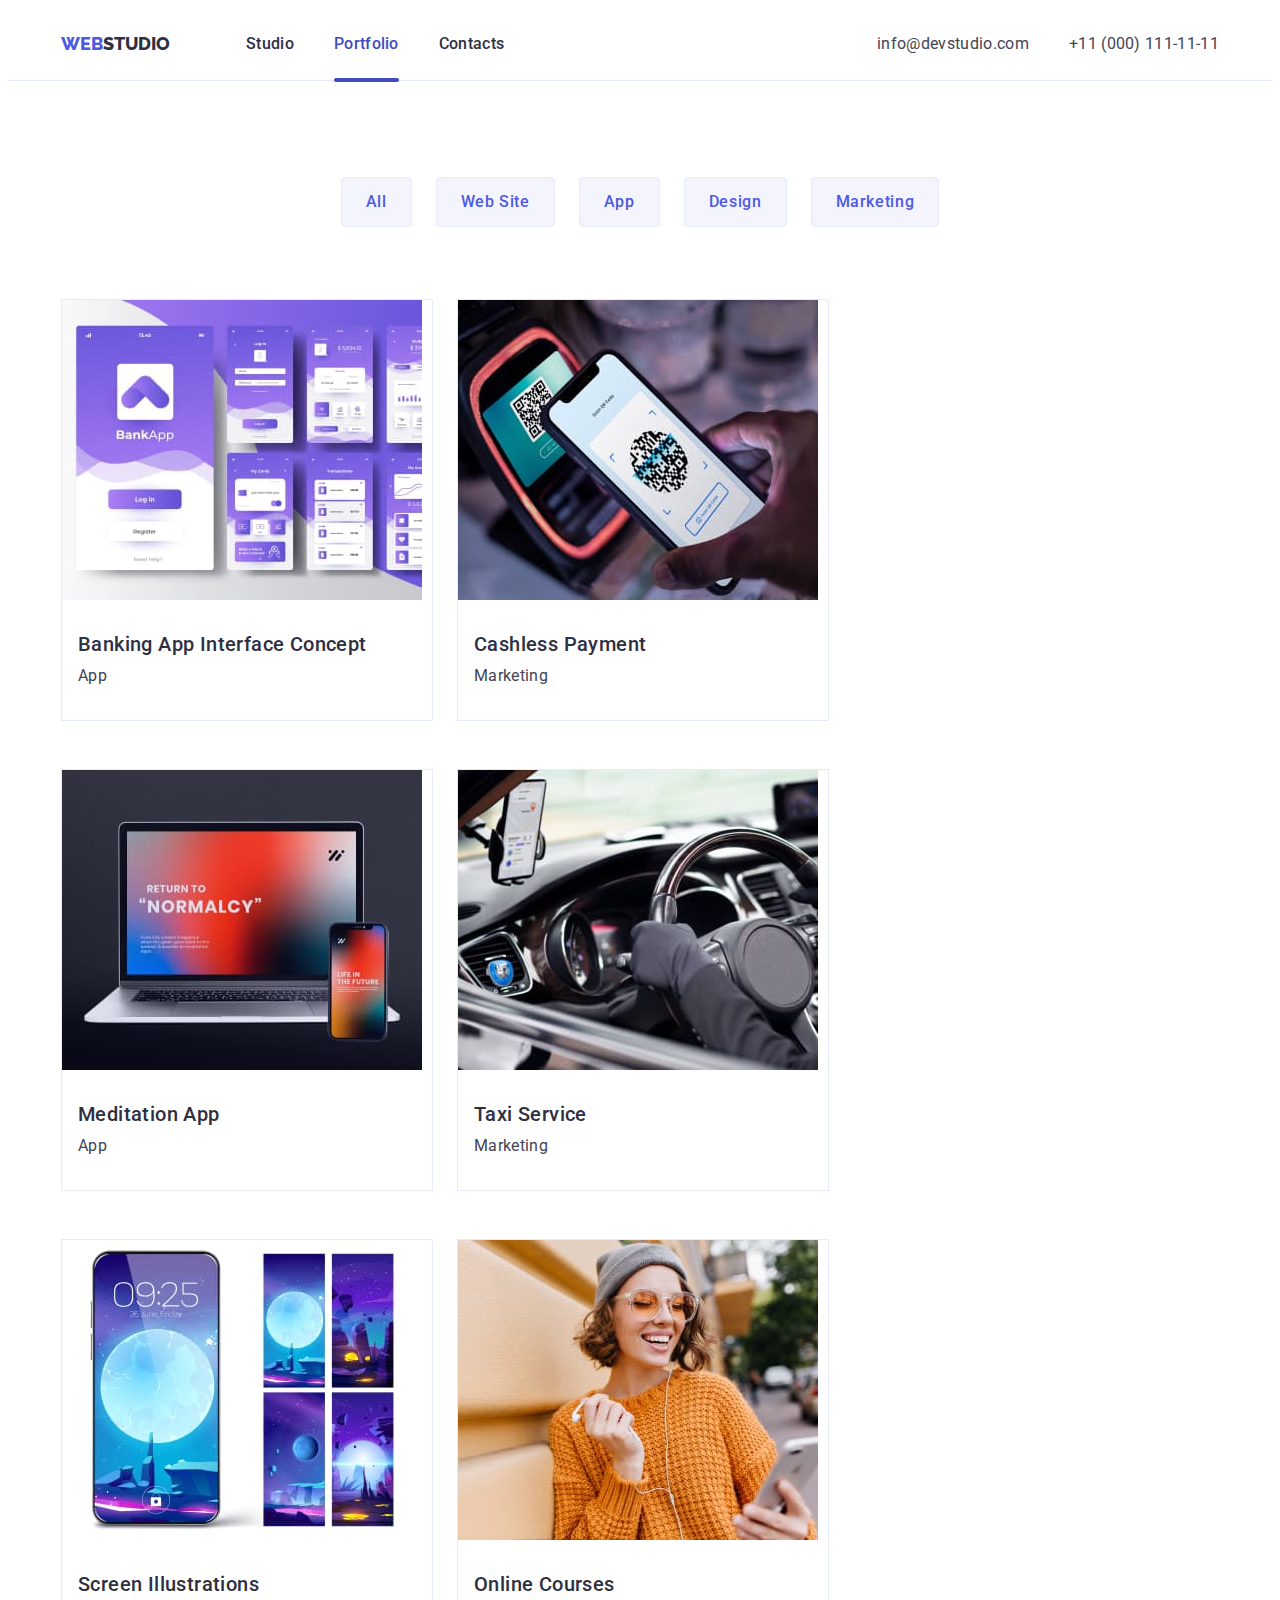
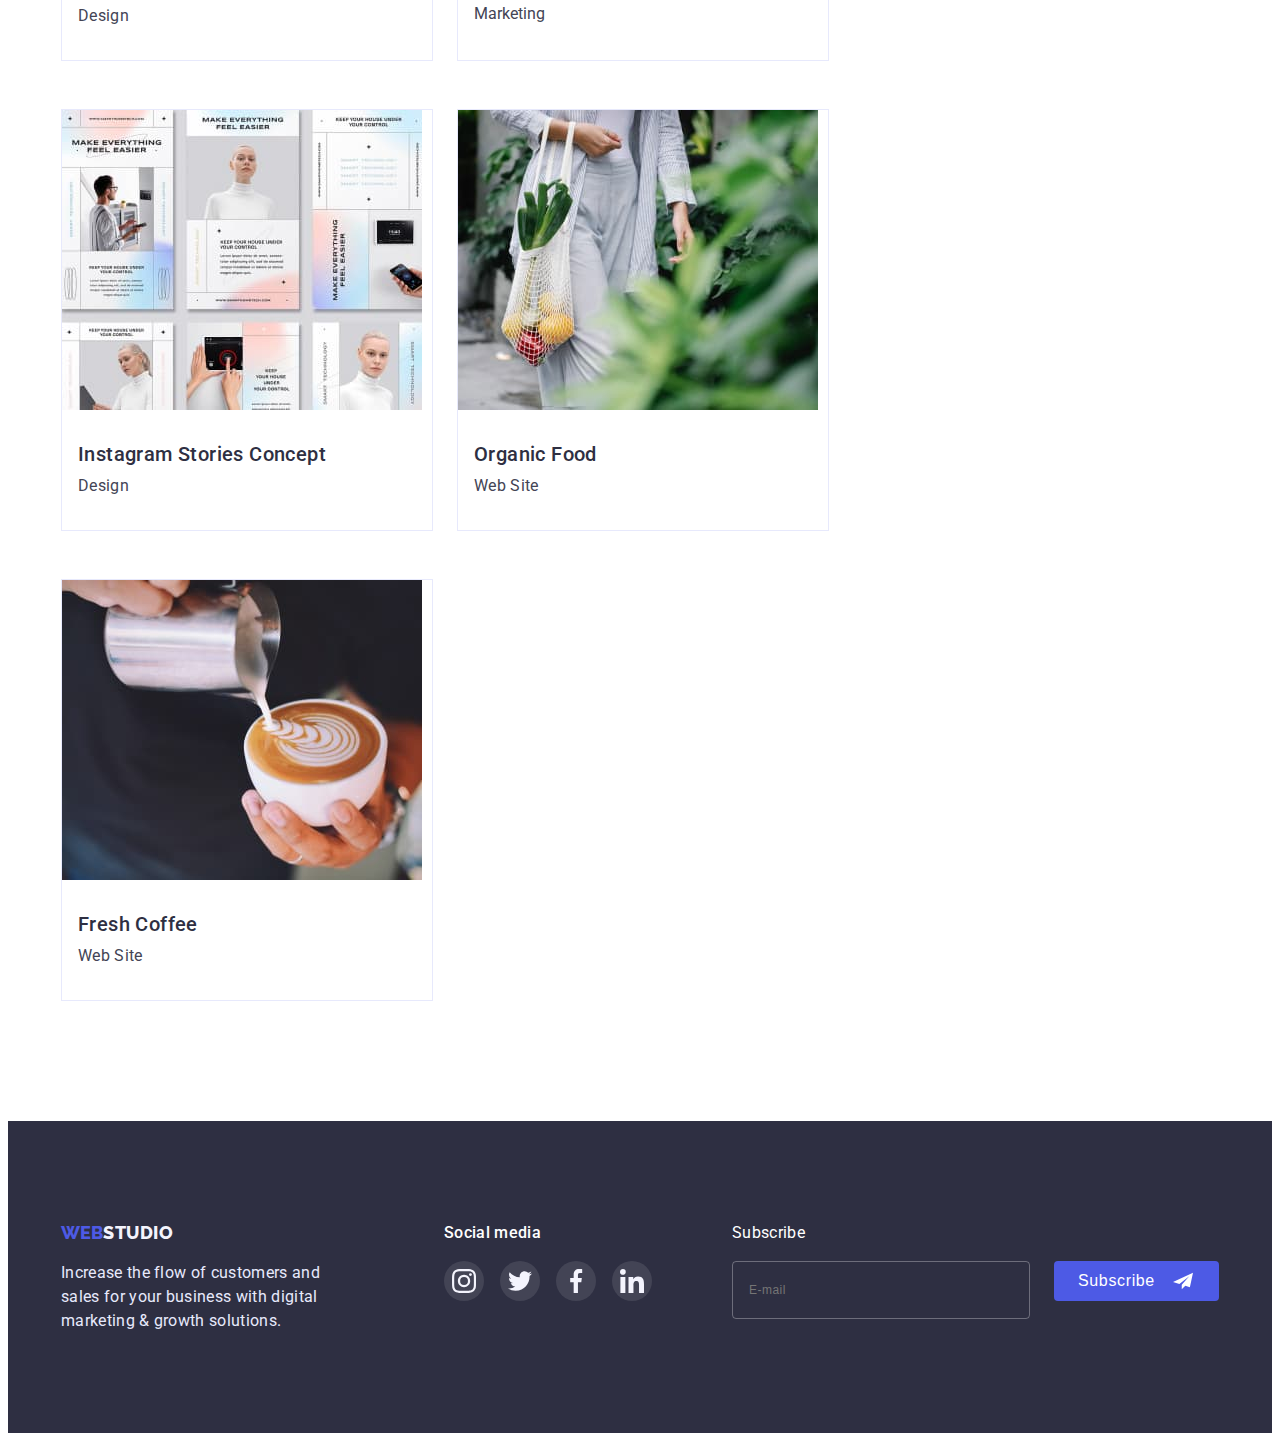
==== portfolio.html @ 385cf896 "Start hw7" ====
<!DOCTYPE html>
<html lang="en">
  <head>
    <meta charset="UTF-8" />
    <meta http-equiv="X-UA-Compatible" content="IE=edge" />
    <meta name="viewport" content="width=device-width, initial-scale=1.0" />
    <title>Portfolio</title>
    <link rel="preconnect" href="https://fonts.googleapis.com" />
    <link rel="preconnect" href="https://fonts.gstatic.com" crossorigin />
    <link
      href="https://fonts.googleapis.com/css2?family=Raleway:wght@800&family=Roboto:wght@400;500;700;900&display=swap"
      rel="stylesheet"
    />
    <link
      rel="stylesheet"
      href="https://cdnjs.cloudflare.com/ajax/libs/modern-normalize/1.1.0/modern-normalize.min.css"
      integrity="sha512-wpPYUAdjBVSE4KJnH1VR1HeZfpl1ub8YT/NKx4PuQ5NmX2tKuGu6U/JRp5y+Y8XG2tV+wKQpNHVUX03MfMFn9Q=="
      crossorigin="anonymous"
      referrerpolicy="no-referrer"
    />
    <link rel="stylesheet" href="./css/style.css" />
  </head>
  <body>
    <header class="header">
      <div class="container header-container">
        <nav class="header-navigation">
          <!--Logo-->
          <a class="header-logo" href="./index.html"
            >WEB<span class="header-logo-link">STUDIO</span></a
          >
          <!--Navigation-->
          <ul class="header-list">
            <li class="header-item list">
              <a class="header-link link" href="./index.html">Studio</a>
            </li>
            <li class="header-item list">
              <a class="header-link current link" href="./portfolio.html"
                >Portfolio</a
              >
            </li>
            <li class="header-item list">
              <a class="header-link link" href="">Contacts</a>
            </li>
          </ul>
        </nav>
        <address>
          <ul class="header-address list">
            <li>
              <a
                class="header-address-item link"
                href="mailto:info@devstudio.com"
                >info@devstudio.com</a
              >
            </li>
            <li>
              <a class="header-address-item link" href="tel:+110001111111"
                >+11 (000) 111-11-11</a
              >
            </li>
          </ul>
        </address>
      </div>
    </header>

    <main>
      <!--section 1-->
      <section class="filters">
        <div class="container">
          <h1 class="filters-title visually-hidden">Filters</h1>
          <ul class="filters-list list">
            <li class="filter-item">
              <button class="filters-button" type="button">All</button>
            </li>
            <li class="filters-item">
              <button class="filters-button" type="button">Web Site</button>
            </li>
            <li class="filters-item">
              <button class="filters-button" type="button">App</button>
            </li>
            <li class="filters-item">
              <button class="filters-button" type="button">Design</button>
            </li>
            <li class="filters-item">
              <button class="filters-button" type="button">Marketing</button>
            </li>
          </ul>

          <!--Finger-->
          <ul class="finger-list list">
            <li class="finger-item">
              <div class="finger-cover-wrap">
                <img
                  src="./images/bankingapp.jpg"
                  alt="Banking App"
                  width="360"
                  height="300"
                />
                <p class="finger-cover-text">
                  14 Stylish and User-Friendly App Design Concepts · Task
                  Manager App · Calorie Tracker App · Exotic Fruit Ecommerce App
                  · Cloud Storage App
                </p>
              </div>
              <div class="finger-item-wrap">
                <h2 class="finger-subtitle">Banking App Interface Concept</h2>
                <p class="finger-text">App</p>
              </div>
            </li>

            <li class="finger-item">
              <div class="finger-cover-wrap">
                <img
                  src="./images/cashless.jpg"
                  alt="Cashless Payment"
                  width="360"
                  height="300"
                />
                <p class="finger-cover-text">
                  14 Stylish and User-Friendly App Design Concepts · Task
                  Manager App · Calorie Tracker App · Exotic Fruit Ecommerce App
                  · Cloud Storage App
                </p>
              </div>
              <div class="finger-item-wrap">
                <h2 class="finger-subtitle">Cashless Payment</h2>
                <p class="finger-text">Marketing</p>
              </div>
            </li>

            <li class="finger-item">
              <div class="finger-cover-wrap">
                <img
                  src="./images/meditaion.jpg"
                  alt="Meditaion App"
                  width="360"
                  height="300"
                />
                <p class="finger-cover-text">
                  14 Stylish and User-Friendly App Design Concepts · Task
                  Manager App · Calorie Tracker App · Exotic Fruit Ecommerce App
                  · Cloud Storage App
                </p>
              </div>
              <div class="finger-item-wrap">
                <h2 class="finger-subtitle">Meditation App</h2>
                <p class="finger-text">App</p>
              </div>
            </li>

            <li class="finger-item">
              <div class="finger-cover-wrap">
                <img
                  src="./images/taxi.jpg"
                  alt="Taxi"
                  width="360"
                  height="300"
                />
                <p class="finger-cover-text">
                  14 Stylish and User-Friendly App Design Concepts · Task
                  Manager App · Calorie Tracker App · Exotic Fruit Ecommerce App
                  · Cloud Storage App
                </p>
              </div>
              <div class="finger-item-wrap">
                <h2 class="finger-subtitle">Taxi Service</h2>
                <p class="finger-text">Marketing</p>
              </div>
            </li>

            <li class="finger-item">
              <div class="finger-cover-wrap">
                <img
                  src="./images/screen.jpg"
                  alt="Screen Illustrations"
                  width="360"
                  height="300"
                />
                <p class="finger-cover-text">
                  14 Stylish and User-Friendly App Design Concepts · Task
                  Manager App · Calorie Tracker App · Exotic Fruit Ecommerce App
                  · Cloud Storage App
                </p>
              </div>
              <div class="finger-item-wrap">
                <h2 class="finger-subtitle">Screen Illustrations</h2>
                <p class="finger-text">Design</p>
              </div>
            </li>
            <li class="finger-item">
              <div class="finger-cover-wrap">
                <img
                  src="./images/online.jpg"
                  alt="Online Courses"
                  width="360"
                  height="300"
                />
                <p class="finger-cover-text">
                  14 Stylish and User-Friendly App Design Concepts · Task
                  Manager App · Calorie Tracker App · Exotic Fruit Ecommerce App
                  · Cloud Storage App
                </p>
              </div>
              <div class="finger-item-wrap">
                <h2 class="finger-subtitle">Online Courses</h2>
                <p class="fing24-text">Marketing</p>
              </div>
            </li>

            <li class="finger-item">
              <div class="finger-cover-wrap">
                <img
                  src="./images/instastories.jpg"
                  alt="Instagram Stories Concept"
                  width="360"
                  height="300"
                />
                <p class="finger-cover-text">
                  14 Stylish and User-Friendly App Design Concepts · Task
                  Manager App · Calorie Tracker App · Exotic Fruit Ecommerce App
                  · Cloud Storage App
                </p>
              </div>
              <div class="finger-item-wrap">
                <h2 class="finger-subtitle">Instagram Stories Concept</h2>
                <p class="finger-text">Design</p>
              </div>
            </li>

            <li class="finger-item">
              <div class="finger-cover-wrap">
                <img
                  src="./images/organicfood.jpg"
                  alt="Organic Food"
                  width="360"
                  height="300"
                />
                <p class="finger-cover-text">
                  14 Stylish and User-Friendly App Design Concepts · Task
                  Manager App · Calorie Tracker App · Exotic Fruit Ecommerce App
                  · Cloud Storage App
                </p>
              </div>
              <div class="finger-item-wrap">
                <h2 class="finger-subtitle">Organic Food</h2>
                <p class="finger-text">Web Site</p>
              </div>
            </li>

            <li class="finger-item">
              <div class="finger-cover-wrap">
                <img
                  src="./images/freshcoffee.jpg"
                  alt="Fresh Coffee"
                  width="360"
                  height="300"
                />
                <p class="finger-cover-text">
                  14 Stylish and User-Friendly App Design Concepts · Task
                  Manager App · Calorie Tracker App · Exotic Fruit Ecommerce App
                  · Cloud Storage App
                </p>
              </div>
              <div class="finger-item-wrap">
                <h2 class="finger-subtitle">Fresh Coffee</h2>
                <p class="finger-text">Web Site</p>
              </div>
            </li>
          </ul>
        </div>
      </section>
    </main>
    <footer class="footer">
      <!--Logo-->
      <div class="container footer-container">
        <div class="footer-logo">
          <a class="footer-navigation" href="./index.html"
            >WEB<span class="footer-navigation-link">STUDIO</span></a
          >
          <p class="footer-text">
            Increase the flow of customers and sales for your business with
            digital marketing & growth solutions.
          </p>
        </div>

        <div class="footer-social">
          <h3 class="footer-subtitle">Social media</h3>
          <ul class="footer-soc-list list">
            <li class="footer-soc-item">
              <a class="footer-soc-link link" href>
                <svg class="footer-soc-icon" width="24" height="24">
                  <use href="./images/icons.svg#icon-instagram"></use>
                </svg>
              </a>
            </li>
            <li class="footer-soc-item">
              <a class="footer-soc-link link" href>
                <svg class="footer-soc-icon" width="24" height="24">
                  <use href="./images/icons.svg#icon-twitter"></use>
                </svg>
              </a>
            </li>
            <li class="footer-soc-item">
              <a class="footer-soc-link link" href>
                <svg class="footer-soc-icon" width="24" height="24">
                  <use href="./images/icons.svg#icon-facebook"></use>
                </svg>
              </a>
            </li>
            <li class="footer-soc-item">
              <a class="footer-soc-link link" href>
                <svg class="footer-soc-icon" width="24" height="24">
                  <use href="./images/icons.svg#icon-linkedin"></use>
                </svg>
              </a>
            </li>
          </ul>
        </div>

        <div class="footer-subscribe">
          <p class="subscribe-title">Subscribe</p>
          <form class="subscribe-form">
            <input
              class="subscribe-input"
              type="email"
              name="subscribe-email"
              placeholder="E-mail"
              required
            />
            <button type="submit" class="btn-subscribe">
              Subscribe
              <svg class="subscribe-icon" width="24" height="20">
                <use href="./images/icons.svg#icon-send"></use>
              </svg>
            </button>
          </form>
        </div>
      </div>
    </footer>
  </body>
</html>
---- css/style.css ----
/* основний колір тексту #434455 */
/* вторинний колір тексту #2E2F42 */
/* колір кнопок та Веб IRIS #4D5AE5 */
/* білий #FFFFFF */
/* CLOUD #F4F4FD */
/* CORNFLOWER текст у футері #E7E9FC */
/* акцент ALL #404BBF */
/* основний колір фону #E5E5E5 */
/* вторинний колір фону #FFFFFF */

p,
h1,
h2,
h3,
h4,
h5,
h6 {
    margin: 0;
}

ul {
    margin: 0;
    padding-left: 0;
}

img {
display: block;
}

/* BODY */

body {
    font-family: 'Roboto', sans-serif;
    color: #434455;
    background-color: #fff;
}

.container {
    width: 100%;
    max-width: 1158px;
    padding: 0 15px;
    margin: 0 auto;
    /* outline: 2px solid brown; */
}

.list {
    list-style: none;
}

.link {
    text-decoration: none;
}

:root {
    --hero-title-color: #ffffff;
    --main-color-title: #2E2F42;
    --main-color-subtitle: #2E2F42;
    --main-color-text: #434455;
    --active-color: #404BBF;
    --accent-color: #4D5AE5;
}

.visually-hidden {
    position: absolute;
    white-space: nowrap;
    width: 1px;
    height: 1px;
    overflow: hidden;
    border: 0;
    padding: 0;
    clip: rect(0 0 0 0);
    clip-path: inset(50%);
    margin: -1px;
}
/* ----------------------------- HEADER ------------------------- */

.header {
    background-color: #fff;
    padding-top: 24px;
    padding-bottom: 24px;
    border-bottom: 1px solid #E7E9FC;
}
.header-container {
    display: flex;
    align-items: center;
}

.header-navigation {
    display: flex;
    margin-right: auto;
}
/* logo */
.header-logo {
        font-family: 'Raleway', sans-serif;
        font-weight: 800;
        font-size: 18px;
        line-height: 1.33;
        color: var(--accent-color, #4D5AE5);
        text-decoration: none;
        }

.header-logo-link {
        font-family: 'Raleway', sans-serif;
        font-weight: 800;
        font-size: 18px;
        line-height: 1.33;
        color: #2E2F42;
        margin-right: 76px;
        }

.header-list{
    display: flex;
    gap: 40px;
}

/* .header-item {} */

.header-link {
    font-weight: 500;
    font-size: 16px;
    line-height: 1.5;
    letter-spacing: 0.02em;
    color: #2E2F42;
    position: relative;
    transition-property: color;
    transition-duration: 250ms;
    transition-timing-function: cubic-bezier(0.4, 0, 0.2, 1);
}

.header-link:is(:hover, :focus) {
color: #404BBF;
}

.header-link.current {
    color: var(--active-color);
}

.header-link.current::after {
content: "";
width: 100%;
height: 4px;
position: absolute;
background: #404BBF;
border-radius: 2px;
top: 44px;
left: 0;
}
   

.header-address {
    font-style: normal;
    display: flex;
    gap: 40px;
}

.header-address-item {
        font-size: 16px;
        line-height: 1.5;
        letter-spacing: 0.02em;
        color: #434455;
        font-style: normal;
        text-decoration: none;
        transition-property: color;
        transition-duration: 250ms;
        transition-timing-function: cubic-bezier(0.4, 0, 0.2, 1);
}

.header-address-item:is(:hover, :focus) {
    color: #404BBF;
}

/* ----------------------------- STUDIO ------------------------- */

/* ----------------------------- HERO ---------------------------*/

.hero {
    padding-top: 188px;
    padding-bottom: 188px;
    max-width: 1440px;
    background-color: #2E2F42;
    background-image: linear-gradient(
       rgba(46, 47, 66, 0.7), 
       rgba(46, 47, 66, 0.7)
       ), url(../images/hero-bg.jpg);
    background-repeat: no-repeat;
    background-position:center;
    background-size: cover;
    margin: 0 auto;
}

.hero-title {
    font-size: 56px;
    line-height: 1.07;
    letter-spacing: 0.02em;
    color: var(--hero-title-color, #FFFFFF);
    max-width: 524px;
    text-align: center;
    display: block;
    margin: 0 auto 48px;
    } 

.hero-button {
    min-width: 169px;
    height: 56px;
    font-family: inherit;
    font-weight: 500;
    font-size: 16px;
    line-height: 1.5;
    letter-spacing: 0.04em;
    color: #FFFFFF;
    background-color: var(--accent-color, #4D5AE5);
    border-color: #4D5AE5;
    border-radius: 4px;   
    display: block;
    margin: 0 auto;
    transition-property: background-color, cursor;
    transition-duration: 5s;
    transition-timing-function: cubic-bezier(0.4, 0, 0.2, 1);
    }

.hero-button:is(:hover, :focus) {
    background-color: #404BBF;
    cursor: pointer;
   }

.backdrop {
    position: fixed;
    top: 0;
    left: 0;
    width: 100%;
    height: 100%;
    background-color: rgba(46, 47, 66, 0.4);
    transition: opacity 300ms linear, visibility 300ms linear;
}

.backdrop.is-hidden {
    opacity: 0;
    visibility: hidden;
    pointer-events: none;
}

.modal {
    position: absolute;
    top: 50%;
    left: 50%;
    transform: translate(-50%, -50%) scale(1);
    width: 408px;
    min-height: 576px;
    padding: 24px;
    background: #FCFCFC;
    box-shadow: 0px 1px 1px rgba(0, 0, 0, 0.14), 0px 1px 3px rgba(0, 0, 0, 0.12), 0px 2px 1px rgba(0, 0, 0, 0.2);
    border-radius: 4px;
    transition: transform 300ms linear;
}
.backdrop.is-hidden .modal {
    transform: translate(-50%, -50%) scaleX(0);
}

.backdrop-close {
    display: flex;
    width: 24px;
    height: 24px;
    background: #E7E9FC;
    border: 1px solid rgba(0, 0, 0, 0.1);
    border-radius: 50%;
    justify-content: center;
    align-items: center;
    margin-left: auto;
    margin-bottom: 32px;
    padding: 0;
    transition-property: background, fill;
    transition-duration: 250ms;
    transition-timing-function: cubic-bezier(0.4, 0, 0.2, 1);
 }

  .backdrop-close:is(:hover, :focus) {
    background: #404BBF;
    fill: #fff;
 }

 .modal-title {
    font-weight: 500;
    font-size: 16px;
    line-height: 1.5;
    text-align: center;
    letter-spacing: 0.02em;
    color: var(--main-color-title);
    margin-bottom: 16px;
 }

 .modal-field{
    margin-bottom: 8px;
 }
 .input-wrap{
    position: relative;
}
.modal-input{
    width: 360px;
    height: 40px;
    font-size: 12px;
    line-height: 1.17;
    letter-spacing: 0.04em;
    color: rgba(117, 117, 117, 0.5);
    border: 1px solid rgba(33, 33, 33, 0.2);
    border-radius: 4px;
    background: transparent;
    padding-left: 50px;
    outline: transparent;
    transition-property: border-color;
    transition-duration: 250ms;
    transition-timing-function: cubic-bezier(0.4, 0, 0.2, 1);
    margin-top: 4px;
}

.modal-input:focus{
    border-color:var(--accent-color)
}

.modal-input:focus + .modal-icon{
    fill: var(--accent-color)
}

.modal-icon {
    position: absolute;
    left: 19px;
    top: 50%;
    transform: translatey(-50%);
    transition-property: fill;
    transition-duration: 250ms;
    transition-timing-function: cubic-bezier(0.4, 0, 0.2, 1);
}

.modal-note{
    width: 100%;
    height: 120px;
    border: 1px solid rgba(33, 33, 33, 0.2);
    border-radius: 4px;
    background: transparent;
    font-size: 12px;
    line-height: 1.17;
    letter-spacing: 0.04em;
    color: rgba(117, 117, 117, 0.5);
    padding: 8px 16px;
    resize: none;
    outline: transparent;
    transition-property: border-color;
    transition-duration: 250ms;
    transition-timing-function: cubic-bezier(0.4, 0, 0.2, 1);
    }

.modal-note:focus{
    border-color:var(--accent-color)
}

.input-text{
    font-size: 12px;
    line-height: 1.17;
    letter-spacing: 0.04em;
    color: #8E8F99;
  }

/* .terms-confirm{
} */

.check-text{
    font-size: 12px;
    line-height: 1.17;
    letter-spacing: 0.04em;
    color: #757575;
    display: flex;
    align-items: center;
    justify-content: center;
        }

.check-text span{
    width: 16px;
    height: 16px;
    border: 1.25px solid #2E2F42;
    border-radius: 2px;
    margin-right: 8px;
    display: flex;
    align-items: center;
    justify-content: center;
    fill: transparent;
    }

.input-check:checked + .check-text span{
    background-color: var(--active-color);
    border: none;
    fill: #F4F4FD;
}

.policy-link{
    font-size: 12px;
    line-height: 1.33;
    letter-spacing: 0.04em;
    text-decoration: none;
    text-decoration-line: underline;
    color: #4D5AE5;
    padding-left: 4px;
   }

.btn-send{
    min-width: 169px;
    height: 56px;
    font-family: inherit;
    font-size: 16px;
    line-height: 1.5;
    letter-spacing: 0.04em;
    color: #FFFFFF;
    background-color: var(--accent-color, #4D5AE5);
    border-color: #4D5AE5;
    border-radius: 4px;   
    display: block;
    margin: 0 auto;
    margin-top: 24px;
    align-items: center;
    justify-content: center;
    transition-property: cursor;
    transition-duration: 250ms;
    transition-timing-function: cubic-bezier(0.4, 0, 0.2, 1);
    outline: none;
        }

.btn-send:is(:hover, :focus) {
    cursor: pointer;
}
  /* -----------------------------Section VALUES - 2 ----------------------------- */

.values {
    padding-top: 120px;
    padding-bottom: 120px;
    margin: 0 auto;
}

/* .values-title {} */

.values-list {
    display: flex;
    gap: 24px;
}

.values-item {
    max-width: 264px;
    height: 112px;
}
.values-block-icon {
display: flex;
width: 100%;
height: 100%;
margin-bottom: 8px;
background: #F4F4FD;
justify-content: center;
align-items: center;
}

/* .values-item-icons {
   } */

.values-subtitle {
    font-weight: 500;
    font-size: 20px;
    line-height: 1.2;
    letter-spacing: 0.02em;
    color: var(--main-color-subtitle, #2E2F42);
    margin-bottom: 8px;
}

.values-text {
    font-size: 16px;
    line-height: 1.5;
    letter-spacing: 0.02em;
    color: var(--main-color-text, #434455);
}
/* ----------------------------- Section DOING - 3 -----------------------------*/

.doing {
    padding-top: 120px;
    padding-bottom: 120px;
    margin: 0 auto;
}

.doing-title {
    font-size: 36px;
    line-height: 1.11;
    letter-spacing: 0.02em;
    color: var(--main-color-title, #2E2F42);
    margin-bottom: 72px;
    text-align: center;
}
    
.doing-list {
    display: flex;
    gap:24px;
    } 

/* .doing-item {} */

/* ----------------------------- Section TEAM - 4 ----------------------------- */

.team {
    background: #F4F4FD;
    padding-top: 120px;
    padding-bottom: 120px;
    margin: 0 auto;
}

.team-title {
    font-size: 36px;
    line-height: 1.11;
    letter-spacing: 0.02em;
    color: var(--main-color-title, #2E2F42);
    margin-bottom: 72px;
    text-align: center;
}

.team-list {
    display: flex;
    gap: 24px;
        }

.team-item {
    width: calc((100% - 72px) / 4);
    background: #FFFFFF;
    box-shadow: 0px 1px 6px rgba(46, 47, 66, 0.08), 0px 1px 1px rgba(46, 47, 66, 0.16), 0px 2px 1px rgba(46, 47, 66, 0.08);
    border-radius: 0px 0px 4px 4px;
}

.team-item-wrap {
    padding-top: 32px;
    padding-bottom: 32px;
    text-align: center;
 }

 .team-subtitle {
    font-weight: 500;
    font-size: 20px;
    line-height: 1.2;
    letter-spacing: 0.02em;
    color: var(--main-color-subtitle, #2E2F42);
    margin-bottom: 8px;
}

.team-text {
    font-size: 16px;
    line-height: 1.5;
    letter-spacing: 0.02em;
    color: var(--main-color-text, #434455);
    margin-bottom: 8px;
}

.team-soc-list {
    display: flex;
    justify-content: center;
    gap: 24px;
}

.team-soc-item {
    width: 40px;
    height: 40px;
}

.team-soc-link {
    display: flex ;
    width: 100%;
    height: 100%;
    border-radius: 50%;
    justify-content: center;
    align-items: center;
    background-color:var(--accent-color);
    transition-property: background-color;
    transition-duration: 250ms;
    transition-timing-function: cubic-bezier(0.4, 0, 0.2, 1);
}

.team-soc-icon { 
    fill: #F4F4FD;
}

.team-soc-link:is(:hover, :focus) {
  background-color:var(--active-color); 
}



/* ----------------------------- CUSTOMERS -------------------------- */

.customers {
    padding-top: 130px;
    padding-bottom: 120px;
    background: #fff;
    margin: 0 auto;
}

.customers-title {
    font-size: 36px;
    line-height: 1.11;
    text-align: center;
    letter-spacing: 0.02em;
    color: #2E2F42; 
    margin-bottom: 72px;
}
.customers-list {
    display: flex;
    gap: 24px;
}
.customers-item {
    width: calc((100% - 120px) / 6);
    height: 88px;
    
}
.customers-link {
    width: 100%;
    height: 100%;
    border: 1px solid #8E8F99;
    border-radius: 5px;
    display: flex;
    align-items: center;
    justify-content: center;
    color: #8E8F99;
    transition-property: border-color, color;
    transition-duration: 250ms;
    transition-timing-function: cubic-bezier(0.4, 0, 0.2, 1);
}

.customers-icon {
    fill: currentColor;
}

.customers-link:is(:hover, :focus) {
  border-color: var(--active-color);
  color: var(--active-color);
}

/* ----------------------------- FOOTER ----------------------------- */

.footer {
    background-color: #2E2F42;
    padding-top: 100px;
    padding-bottom: 100px;
    margin: 0 auto;
}

.footer-container {
    display: flex;
}
.footer-logo {
margin-right: 120px;
}

.footer-list {
    margin-right: 120px;
}
.footer-navigation {
    font-family: 'Raleway', sans-serif;
    font-weight: 800;
    font-size: 18px;
    line-height: 1.33;
    color: var(--accent-color, #4D5AE5);
    text-decoration: none;
       }

.footer-navigation-link {
    font-family: 'Raleway', sans-serif;
    font-weight: 800;
    font-size: 18px;
    line-height: 1.17;
    letter-spacing: 0.03em;
    color: #F4F4FD;
       }

.footer-text {
    font-size: 16px;
    line-height: 1.5;
    letter-spacing: 0.02em;
    color: #E7E9FC; 
    max-width: 264px;
    margin-top: 16px;
}

.footer-social {
display: block;
}
.footer-subtitle {
    font-weight: 500;
    font-size: 16px;
    line-height: 1.5;
    letter-spacing: 0.02em;
    color: #FFFFFF;
    margin-bottom: 16px;
}

.footer-soc-list {
    display: flex;
    justify-content: center;
    gap: 16px;
}

.footer-soc-item {
    width: 40px;
    height: 40px;
}

.footer-soc-link {
    display: flex ;
    width: 100%;
    height: 100%;
    border-radius: 50%;
    justify-content: center;
    align-items: center;
    background-color: rgba(255, 255, 255, 0.1);
    transition-property: background-color;
    transition-duration: 250ms;
    transition-timing-function: cubic-bezier(0.4, 0, 0.2, 1);
}

.footer-soc-icon {
    fill: #F4F4FD;
}

.footer-soc-link:is(:hover, :focus) {
  background-color:rgba(49, 208, 170, 1); 
}

.footer-subscribe{
   margin-left: 80px;
    }

.subscribe-title{
    font-size: 16px;
    line-height: 1.5;
    letter-spacing: 0.02em;
    color: #FFFFFF;
    margin-bottom: 16px;
}

.subscribe-form{
    display: flex;
    }

.subscribe-input{
    display: flex;
    width: 264px;
    height: 40px;
    border: 1px solid rgba(255, 255, 255, 0.3);
    border-radius: 4px;
    background-color: transparent;
    font-size: 12px;
    line-height: 2;
    align-items: center;
    letter-spacing: 0.04em;
    color: rgba(255, 255, 255, 0.6);
    /* outline: transparent; */
    padding: 8px 16px;
    margin-right: 24px;
   }

/* .subscribe-input:focus{
   outline: none;
} */

.btn-subscribe{
    min-width: 165px;
    height: 40px;
    background: var(--accent-color);
    border: none;
    border-radius: 4px;
    display: flex;
    font-size: 16px;
    line-height: 1.5;
    letter-spacing: 0.04em;
    color: #FFFFFF;
    justify-content: center;
    align-items: center;
    padding-left: 24px;
    gap: 16px;
    transition-property: cursor, background-color;
    transition-duration: 250ms;
    transition-timing-function: cubic-bezier(0.4, 0, 0.2, 1);
      }

.btn-subscribe:is(:hover, :focus) {
    cursor: pointer;
    background-color: var(--active-color);
   
}

.subscribe-icon{
  margin-right: auto;
  fill: #FFFFFF;
   }

/* ----------------------------- PORTFOLIO -----------------------------*/

/* ----------------------------- Section -----------------------------*/

/* ----------------------------- FILTERS -----------------------------*/
.filters {
    padding-top: 96px;
    padding-bottom: 120px;
}

/* .filters-title {} */

.filters-list {
    margin-bottom: 72px;
    /* border: 1px solid orange; */
    display: flex;
    gap: 24px;
    justify-content: center;
    }

/* .filters-item {} */

.filters-button {
    background: #F4F4FD;
    font-family: inherit;
    font-weight: 500;
    font-size: 16px;
    line-height: 1.5;
    letter-spacing: 0.04em;
    color: var(--accent-color, #4D5AE5);
    border: 1px solid #E7E9FC;
    border-radius: 4px;
    padding: 12px 24px;
    transition-property: background, color, cursor, box-shadow;
    transition-duration: 250ms;
    transition-timing-function: cubic-bezier(0.4, 0, 0.2, 1);
}

.filters-button:is(:hover, :focus) {
    background: #404BBF;
    color: #FFFFFF;
    cursor: pointer;
    box-shadow: 0px 3px 1px rgba(0, 0, 0, 0.1), 0px 2px 1px rgba(0, 0, 0, 0.08), 0px 2px 2px rgba(0, 0, 0, 0.12);
}

/* ----------------------------- FINGERS -----------------------------*/

.finger-list {
    /* border: 1px solid tomato; */
    display: flex;
    flex-wrap: wrap;
    column-gap: 24px;
    row-gap: 48px;
   }

.finger-item {
    position: relative;
    background-color: #fff;
    width: calc((100% - 48px) / 3);
    /* border-right: 1px solid #fce7e7;
    border-bottom: 1px solid #fce7e7;
    border-left: 1px solid #fce7e7; */
    border: 1px solid #E7E9FC;
    transition-property: box-shadow;
    transition-duration: 250ms;
    transition-timing-function: cubic-bezier(0.4, 0, 0.2, 1);
        }

.finger-item:hover {
    box-shadow: 0px 1px 6px rgba(46, 47, 66, 0.08), 0px 1px 1px rgba(46, 47, 66, 0.16), 0px 2px 1px rgba(46, 47, 66, 0.08);
}

.finger-item:hover .finger-cover-text{
    transform: translateY(0);
}

.finger-item-wrap {
    padding-top: 32px;
    padding-bottom: 32px;
    padding-left: 16px;
}

.finger-cover-wrap {
position: relative;
overflow: hidden;
}

.finger-cover-text {
position: absolute;
top: 0;
padding: 40px 32px 64px;
font-size: 16px;
line-height: 1.5;
letter-spacing: 0.02em;
color: #F4F4FD;
background: #4D5AE5;
height: 100%;
transform: translateY(100%);
transition: transform 250ms linear;
}

.finger-subtitle {
    font-weight: 500;
    font-size: 20px;
    line-height: 1.2;
    letter-spacing: 0.02em;
    color: var(--main-color-subtitle, #2E2F42);
    margin-bottom: 8px;
}

.finger-text {
    font-size: 16px;
    line-height: 1.5;
    letter-spacing: 0.02em;
    color: var(--main-color-text, #434455);
}
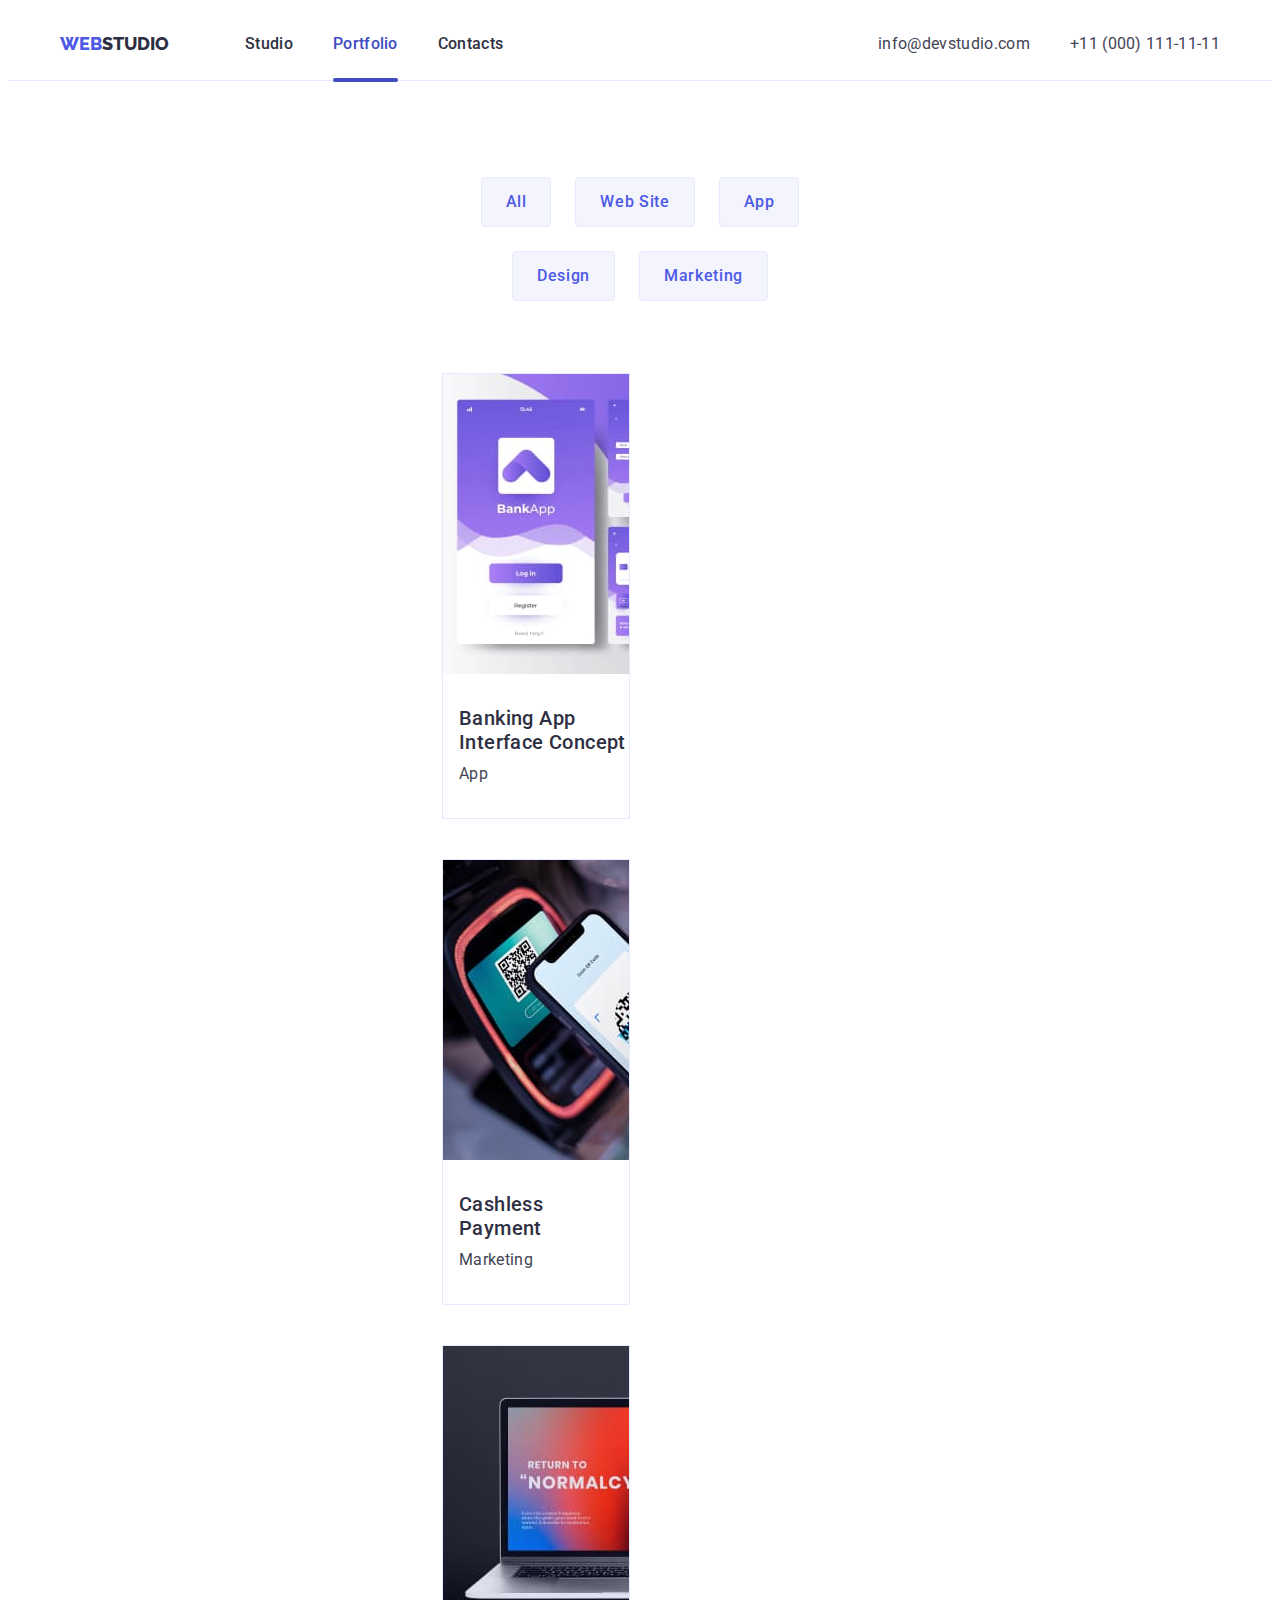
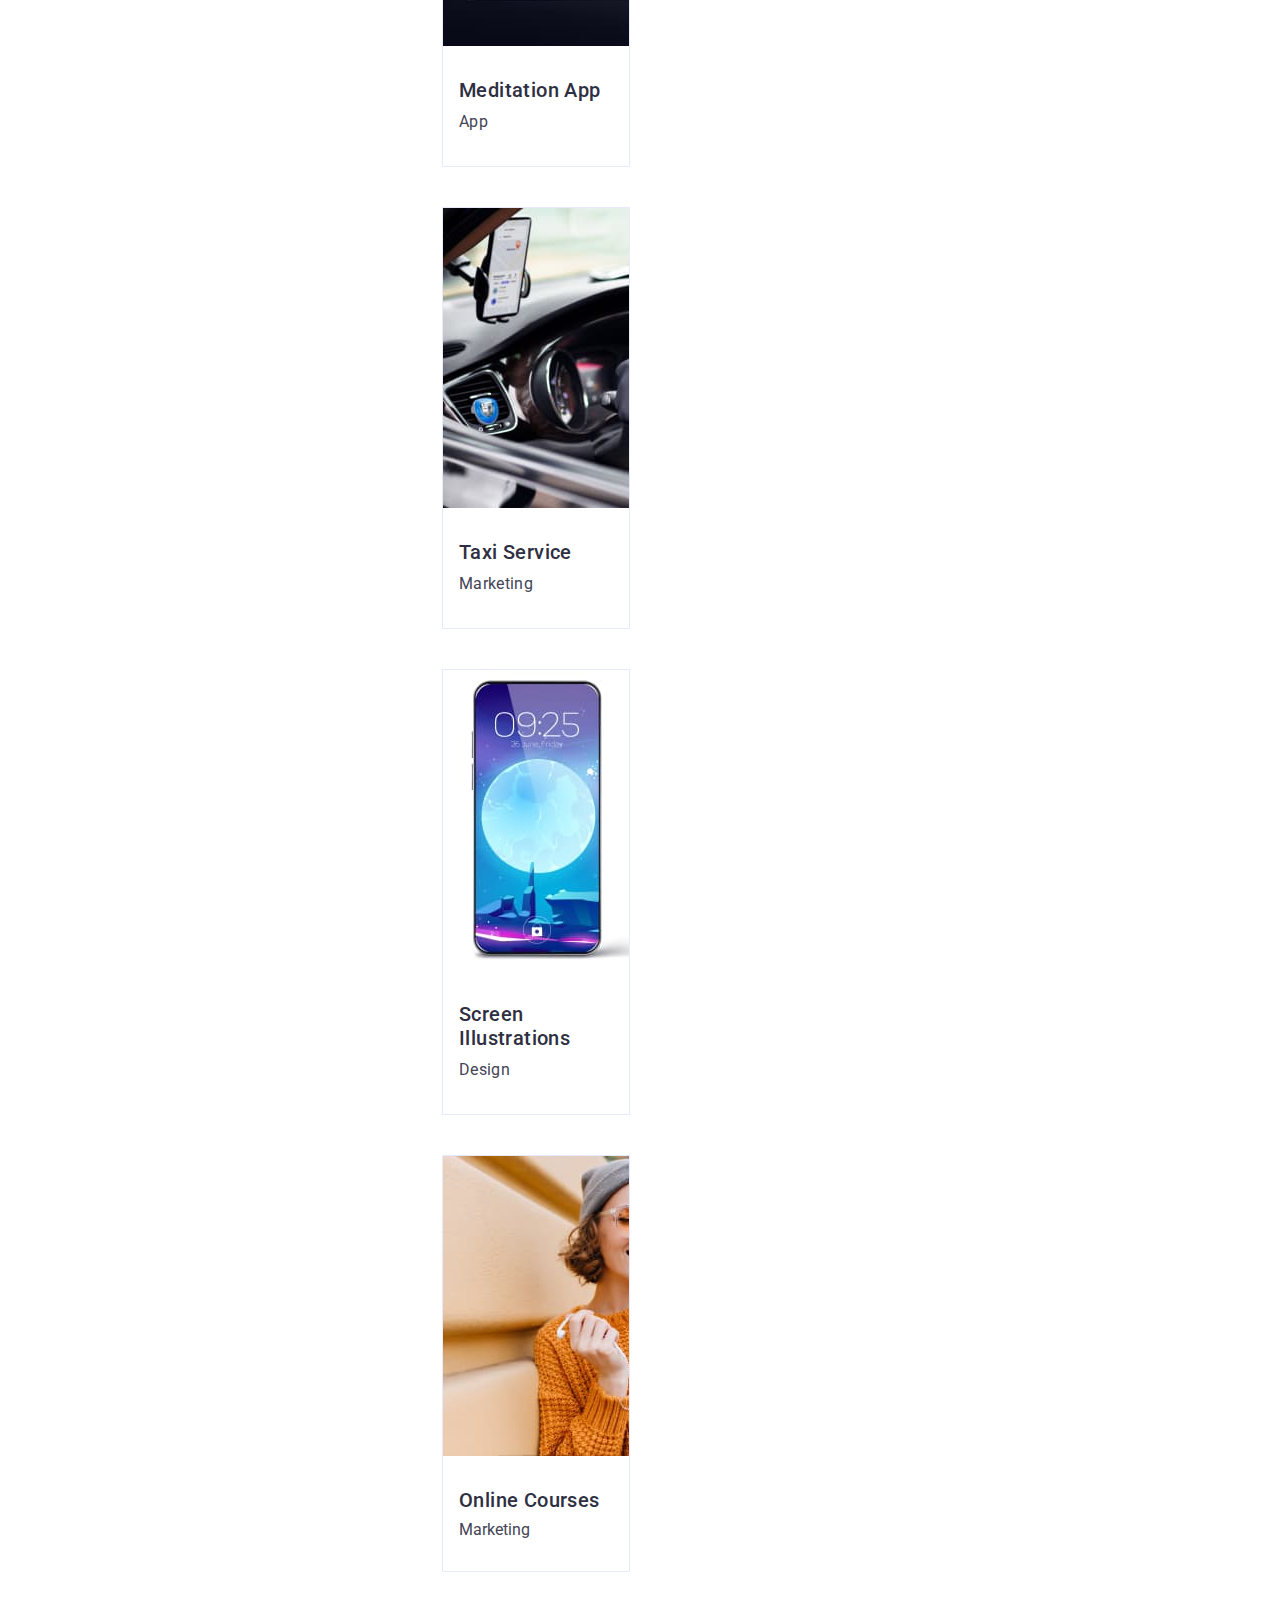
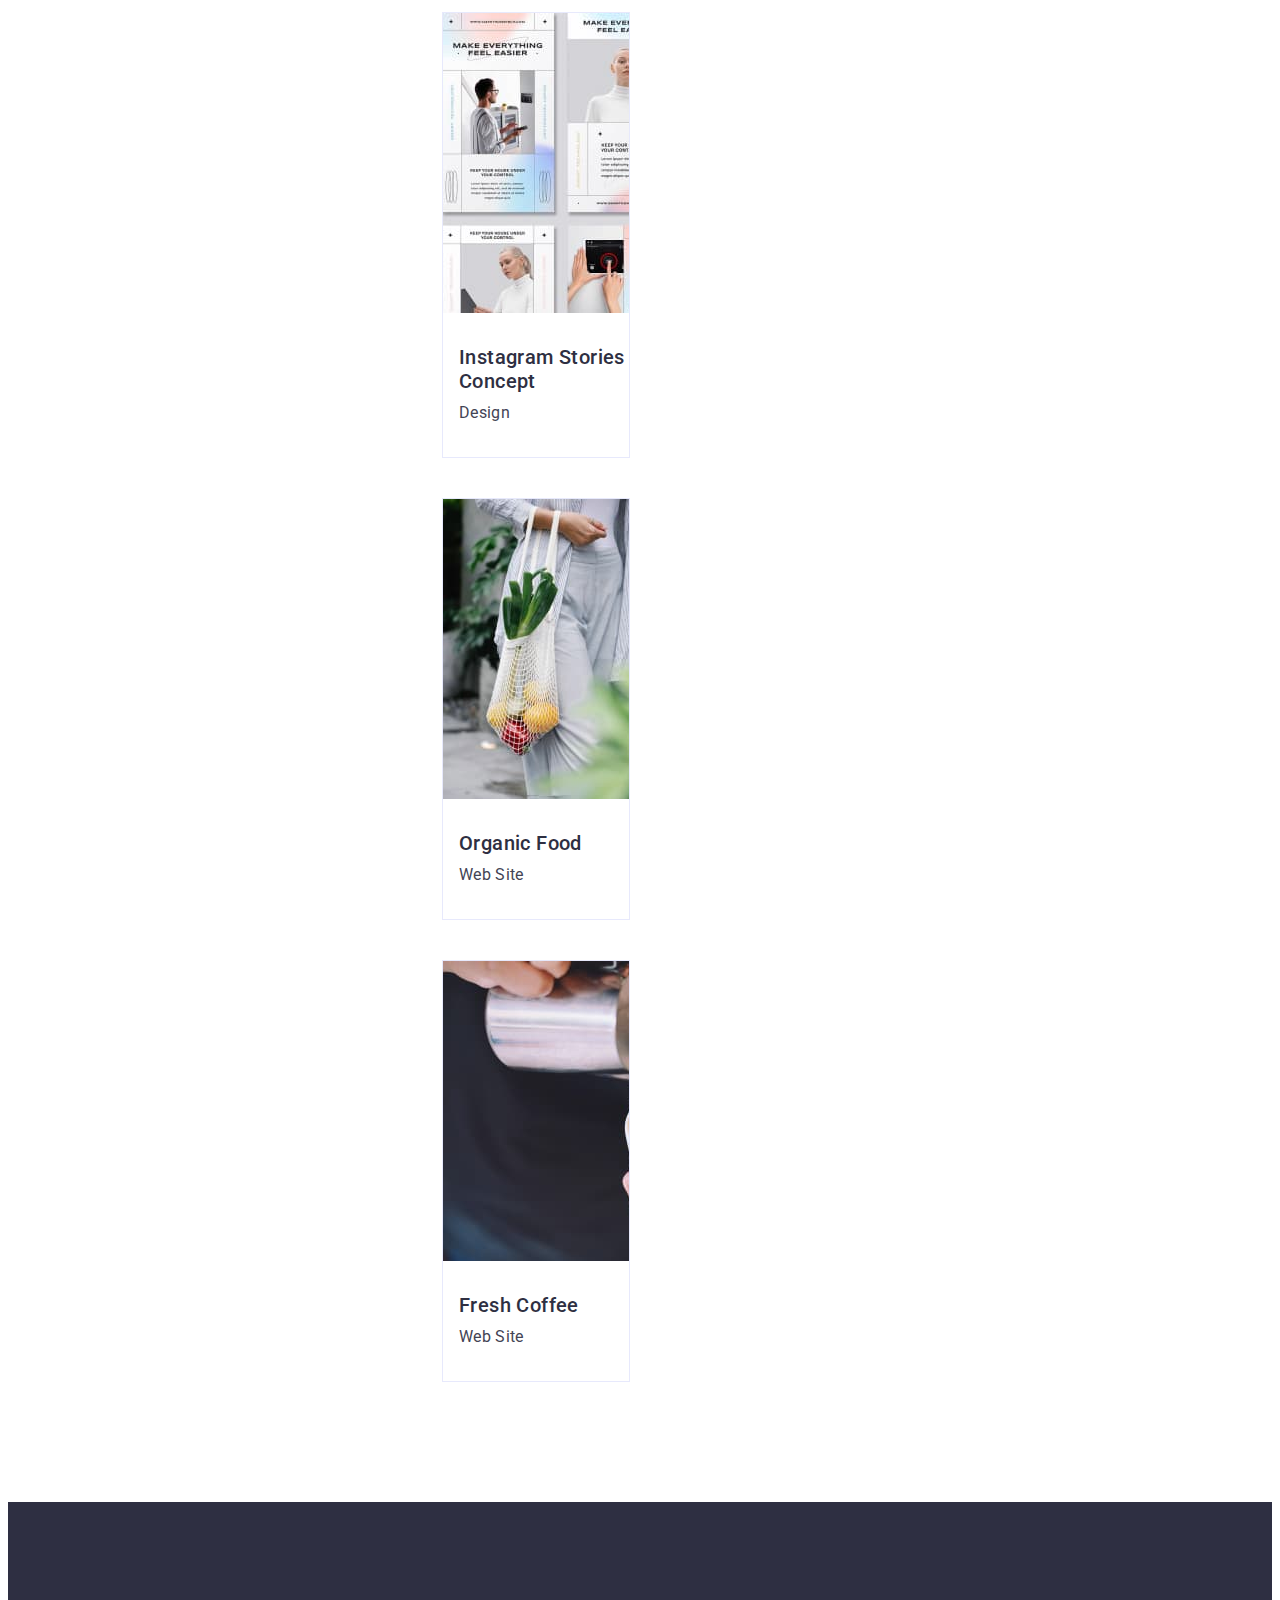
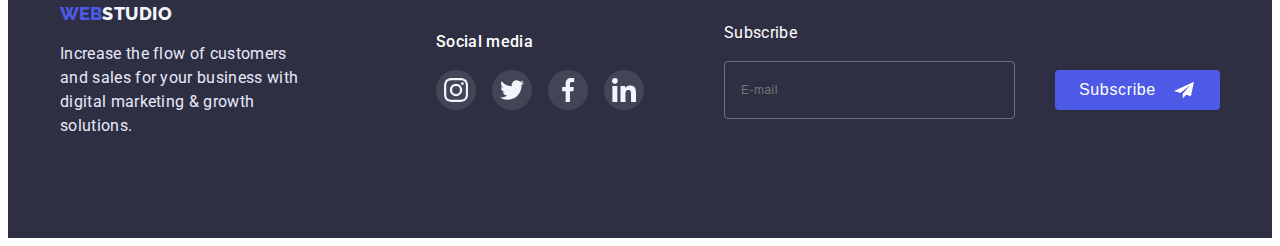
==== commit 72c4c6bd: "start portfolio" ====
--- a/portfolio.html
+++ b/portfolio.html
@@ -19,16 +19,18 @@
       referrerpolicy="no-referrer"
     />
     <link rel="stylesheet" href="./css/style.css" />
+    <link rel="stylesheet" href="./css/mobile.css" />
+    <link rel="stylesheet" href="./css/tablet.css" />
+    <link rel="stylesheet" href="./css/desktop.css" />
   </head>
   <body>
     <header class="header">
       <div class="container header-container">
         <nav class="header-navigation">
-          <!--Logo-->
           <a class="header-logo" href="./index.html"
             >WEB<span class="header-logo-link">STUDIO</span></a
           >
-          <!--Navigation-->
+
           <ul class="header-list">
             <li class="header-item list">
               <a class="header-link link" href="./index.html">Studio</a>
@@ -59,6 +61,90 @@
             </li>
           </ul>
         </address>
+
+        <button class="mobile-menu-open" type="button" data-menu-open>
+          <svg class="mobile-menu-open-icon" width="30" height="19">
+            <use href="./images/icons.svg#icon-burger"></use>
+          </svg>
+        </button>
+      </div>
+
+      <div class="mobile-menu is-hidden" data-menu>
+        <div class="container">
+          <div>
+            <button class="mobile-menu-close" type="button" data-menu-close>
+              <svg class="mobile-menu-close-icon" width="8" height="8">
+                <use href="./images/icons.svg#icon-close"></use>
+              </svg>
+            </button>
+
+            <ul class="mobile-menu-list">
+              <li class="mobile-menu-item list">
+                <a class="mobile-menu-link current link" href="./index.html"
+                  >Studio</a
+                >
+              </li>
+              <li class="mobile-menu-item list">
+                <a class="mobile-menu-link link" href="./portfolio.html"
+                  >Portfolio</a
+                >
+              </li>
+              <li class="mobile-menu-item list">
+                <a class="mobile-menu-link" href="">Contacts</a>
+              </li>
+            </ul>
+          </div>
+          <div>
+            <div class="mobile-address">
+              <ul class="mobile-menu-address list">
+                <li>
+                  <a class="mobile-menu-tel-item link" href="tel:+110001111111"
+                    >+11 (000) 111-11-11</a
+                  >
+                </li>
+                <li>
+                  <a
+                    class="mobile-menu-email-item link"
+                    href="mailto:info@devstudio.com"
+                    >info@devstudio.com</a
+                  >
+                </li>
+              </ul>
+            </div>
+            <div class="mobile-soc">
+              <ul class="mobile-soc-list list">
+                <li class="mobile-soc-item">
+                  <a class="mobile-soc-link link" href>
+                    <svg class="mobile-soc-icon" width="24" height="24">
+                      <use href="./images/icons.svg#icon-instagram"></use>
+                    </svg>
+                  </a>
+                </li>
+                <li class="mobile-soc-item">
+                  <a class="mobile-soc-link link" href>
+                    <svg class="mobile-soc-icon" width="24" height="24">
+                      <use href="./images/icons.svg#icon-twitter"></use>
+                    </svg>
+                  </a>
+                </li>
+                <li class="mobile-soc-item">
+                  <a class="mobile-soc-link link" href>
+                    <svg class="mobile-soc-icon" width="24" height="24">
+                      <use href="./images/icons.svg#icon-facebook"></use>
+                    </svg>
+                  </a>
+                </li>
+                <li class="mobile-soc-item">
+                  <a class="mobile-soc-link link" href>
+                    <svg class="mobile-soc-icon" width="24" height="24">
+                      <use href="./images/icons.svg#icon-linkedin"></use>
+                    </svg>
+                  </a>
+                </li>
+              </ul>
+            </div>
+          </div>
+        </div>
       </div>
     </header>
 
@@ -336,5 +422,6 @@
         </div>
       </div>
     </footer>
+    <script src="./js/menu.js"></script>
   </body>
 </html>
--- a/css/style.css
+++ b/css/style.css
@@ -25,7 +25,15 @@
 
 img {
 display: block;
-}
+min-width: 100%;
+height: auto;
+}
+
+@media screen and (max-width: 1199px) {
+ .doing {
+    display: none;
+ }
+    }
 
 /* BODY */
 
@@ -37,8 +45,7 @@
 
 .container {
     width: 100%;
-    max-width: 1158px;
-    padding: 0 15px;
+    padding: 0 16px;
     margin: 0 auto;
     /* outline: 2px solid brown; */
 }
@@ -79,11 +86,12 @@
     padding-top: 24px;
     padding-bottom: 24px;
     border-bottom: 1px solid #E7E9FC;
-}
+   }
+
 .header-container {
     display: flex;
     align-items: center;
-}
+   }
 
 .header-navigation {
     display: flex;
@@ -100,73 +108,173 @@
         }
 
 .header-logo-link {
-        font-family: 'Raleway', sans-serif;
-        font-weight: 800;
-        font-size: 18px;
-        line-height: 1.33;
-        color: #2E2F42;
-        margin-right: 76px;
+    font-family: 'Raleway', sans-serif;
+    font-weight: 800;
+    font-size: 18px;
+    line-height: 1.33;
+    color: #2E2F42;
+    margin-right: 76px;
         }
 
-.header-list{
-    display: flex;
+.header-list, .header-address {
+    display: none;
+}
+
+.mobile-menu-open {
+    background: transparent;
+    border: none;
+    cursor: pointer;
+}
+
+.mobile-menu-open-icon{
+    stroke: #2E2F42;    
+}
+
+.mobile-menu {
+    position: fixed;
+    top: 0;
+    z-index: 1;
+    width: 100%;
+    height: 100%;
+    background-color: #FFFFFF;
+    padding-top: 24px;
+    padding-bottom: 40px;
+}
+.mobile-menu > .container {
+   max-width: 404px;
+   height: 100%;
+   display: flex;
+   flex-direction: column;
+   justify-content: space-between;
+   overflow: auto;
+
+}
+.mobile-menu.is-hidden {
+    opacity: 0;
+    visibility: hidden;
+    pointer-events: none;
+}
+
+.mobile-menu.is-hidden .mobile-menu{
+    transform: translate(-50%, -50%) scaleX(0);
+}
+
+
+.mobile-menu-close {
+    display: block;
+    width: 24px;
+    height: 24px;
+    background: #E7E9FC;
+    border: 1px solid rgba(0, 0, 0, 0.1);
+    border-radius: 50%;
+    justify-content: center;
+    align-items: center;
+    margin-left: auto;
+    margin-bottom: 32px;
+    padding: 0;
+    transition-property: background, fill;
+    transition-duration: 250ms;
+    transition-timing-function: cubic-bezier(0.4, 0, 0.2, 1);
+ }
+
+  .mobile-menu-close:is(:hover, :focus) {
+    background: #404BBF;
+    fill: #fff;
+}
+/* .mobile-link{
+    margin-bottom: 32px;
+   
+} */
+.mobile-menu-list {
+    display: flex;
+    flex-direction: column;
+    gap: 32px;
+    margin-bottom: 32px;
+}
+.mobile-menu-link{
+     text-decoration: none;
+    font-family: 'Roboto';
+    font-style: normal;
+    font-weight: 700;
+    font-size: 36px;
+    line-height: calc ( 40 / 36 );
+    letter-spacing: 0.02em;
+    color: #2E2F42;
+    display: flex;
+    flex-direction: column;
+    align-items: flex-start;
+    padding: 0px;
     gap: 40px;
 }
 
-/* .header-item {} */
-
-.header-link {
+.mobile-menu-link:is(:hover, :focus) {
+    color: #404BBF;
+}
+.mobile-menu-link.current {    
+    color: #404BBF;                 
+} 
+
+
+.mobile-menu-address {
+    /* display: flex;
+    flex-direction: column;
+    gap: 40px;
+    margin-bottom: 48px; */
+
+}
+.mobile-menu-tel-item {
+    font-size: 36px;
+    line-height: 1.11;
+    color: var(--accent-color);
+    display: block;
+    margin-bottom: 40px;
+}
+.mobile-menu-email-item {
+    text-decoration: none;
+    font-family: 'Roboto';
+    font-style: normal;
     font-weight: 500;
-    font-size: 16px;
-    line-height: 1.5;
-    letter-spacing: 0.02em;
-    color: #2E2F42;
-    position: relative;
-    transition-property: color;
-    transition-duration: 250ms;
-    transition-timing-function: cubic-bezier(0.4, 0, 0.2, 1);
-}
-
-.header-link:is(:hover, :focus) {
-color: #404BBF;
-}
-
-.header-link.current {
-    color: var(--active-color);
-}
-
-.header-link.current::after {
-content: "";
-width: 100%;
-height: 4px;
-position: absolute;
-background: #404BBF;
-border-radius: 2px;
-top: 44px;
-left: 0;
-}
-   
-
-.header-address {
-    font-style: normal;
-    display: flex;
-    gap: 40px;
-}
-
-.header-address-item {
-        font-size: 16px;
-        line-height: 1.5;
-        letter-spacing: 0.02em;
-        color: #434455;
-        font-style: normal;
-        text-decoration: none;
-        transition-property: color;
-        transition-duration: 250ms;
-        transition-timing-function: cubic-bezier(0.4, 0, 0.2, 1);
-}
-
-.header-address-item:is(:hover, :focus) {
-    color: #404BBF;
+    font-size: 20px;
+    line-height: 1.2;
+    letter-spacing: 0.02em;
+    color: #434455;
+    display: block;
+    margin-bottom: 48px;
+}
+
+.mobile-soc {
+}
+
+.mobile-soc-list {
+    display: flex;
+    justify-content: left;
+    gap: 56px;
+}
+.mobile-soc-item {
+    width: 40px;
+    height: 40px;
+}
+.mobile-soc-link {
+    display: flex ;
+    width: 100%;
+    height: 100%;
+    border-radius: 50%;
+    justify-content: center;
+    align-items: center;
+    background-color:var(--accent-color);
+    transition-property: background-color;
+    transition-duration: 250ms;
+    transition-timing-function: cubic-bezier(0.4, 0, 0.2, 1);
+}
+
+.mobile-soc-icon { 
+    fill: #F4F4FD;
+}
+
+.mobile-soc-link:is(:hover, :focus) {
+  background-color:var(--active-color); 
+}
+.mobile-soc-icon {
 }
 
 /* ----------------------------- STUDIO ------------------------- */
@@ -174,29 +282,39 @@
 /* ----------------------------- HERO ---------------------------*/
 
 .hero {
-    padding-top: 188px;
-    padding-bottom: 188px;
-    max-width: 1440px;
+    padding-top: 112px;
+    padding-bottom: 112px;
+    max-width: 428px;
     background-color: #2E2F42;
     background-image: linear-gradient(
        rgba(46, 47, 66, 0.7), 
        rgba(46, 47, 66, 0.7)
-       ), url(../images/hero-bg.jpg);
+       ), url(../images/hero-bg-mob.jpg);
     background-repeat: no-repeat;
     background-position:center;
     background-size: cover;
     margin: 0 auto;
 }
 
+@media (min-device-pixel-ratio: 2),
+  (min-resolution: 192dpi),
+  (min-resolution: 2dppx) {
+  .hero {
+    background-image: linear-gradient(
+       rgba(46, 47, 66, 0.7), 
+       rgba(46, 47, 66, 0.7)
+       ), url(../images/hero-bg-mob-2x.jpg);
+  }
+}
 .hero-title {
-    font-size: 56px;
-    line-height: 1.07;
+    font-size: 36px;
+    line-height: 1.11;
     letter-spacing: 0.02em;
     color: var(--hero-title-color, #FFFFFF);
-    max-width: 524px;
+    max-width: 320px;
     text-align: center;
     display: block;
-    margin: 0 auto 48px;
+    margin: 0 auto 72px;
     } 
 
 .hero-button {
@@ -244,7 +362,7 @@
     top: 50%;
     left: 50%;
     transform: translate(-50%, -50%) scale(1);
-    width: 408px;
+    width: 392px;
     min-height: 576px;
     padding: 24px;
     background: #FCFCFC;
@@ -428,8 +546,8 @@
   /* -----------------------------Section VALUES - 2 ----------------------------- */
 
 .values {
-    padding-top: 120px;
-    padding-bottom: 120px;
+    padding-top: 96px;
+    padding-bottom: 96px;
     margin: 0 auto;
 }
 
@@ -437,21 +555,22 @@
 
 .values-list {
     display: flex;
-    gap: 24px;
+    flex-direction: row;
+    flex-wrap: wrap;
+    row-gap: 72px;
+    column-gap: 24px;
 }
 
 .values-item {
-    max-width: 264px;
-    height: 112px;
+    max-width: 396px;
+    height: auto;
+    }
+
+.values-item:last-child {
+    margin-bottom: 0;
 }
 .values-block-icon {
-display: flex;
-width: 100%;
-height: 100%;
-margin-bottom: 8px;
-background: #F4F4FD;
-justify-content: center;
-align-items: center;
+    display: none;
 }
 
 /* .values-item-icons {
@@ -459,11 +578,12 @@
 
 .values-subtitle {
     font-weight: 500;
-    font-size: 20px;
+    font-size: 36px;
     line-height: 1.2;
     letter-spacing: 0.02em;
     color: var(--main-color-subtitle, #2E2F42);
     margin-bottom: 8px;
+    text-align: center;
 }
 
 .values-text {
@@ -474,13 +594,18 @@
 }
 /* ----------------------------- Section DOING - 3 -----------------------------*/
 
-.doing {
-    padding-top: 120px;
-    padding-bottom: 120px;
+
+
+/* ----------------------------- Section TEAM - 4 ----------------------------- */
+
+.team {
+    background: #F4F4FD;
+    padding-top: 96px;
+    padding-bottom: 96px;
     margin: 0 auto;
 }
 
-.doing-title {
+.team-title {
     font-size: 36px;
     line-height: 1.11;
     letter-spacing: 0.02em;
@@ -488,43 +613,25 @@
     margin-bottom: 72px;
     text-align: center;
 }
-    
-.doing-list {
-    display: flex;
-    gap:24px;
-    } 
-
-/* .doing-item {} */
-
-/* ----------------------------- Section TEAM - 4 ----------------------------- */
-
-.team {
-    background: #F4F4FD;
-    padding-top: 120px;
-    padding-bottom: 120px;
+
+/* .team-mob {
+    display: block;
+    width: 264px;
     margin: 0 auto;
-}
-
-.team-title {
-    font-size: 36px;
-    line-height: 1.11;
-    letter-spacing: 0.02em;
-    color: var(--main-color-title, #2E2F42);
-    margin-bottom: 72px;
-    text-align: center;
-}
+} */
 
 .team-list {
     display: flex;
-    gap: 24px;
+    flex-wrap: wrap;
+    gap: 72px;
         }
 
 .team-item {
-    width: calc((100% - 72px) / 4);
+    width: 100%;
     background: #FFFFFF;
     box-shadow: 0px 1px 6px rgba(46, 47, 66, 0.08), 0px 1px 1px rgba(46, 47, 66, 0.16), 0px 2px 1px rgba(46, 47, 66, 0.08);
     border-radius: 0px 0px 4px 4px;
-}
+    }
 
 .team-item-wrap {
     padding-top: 32px;
@@ -580,14 +687,12 @@
 .team-soc-link:is(:hover, :focus) {
   background-color:var(--active-color); 
 }
-
-
-
+    
 /* ----------------------------- CUSTOMERS -------------------------- */
 
 .customers {
-    padding-top: 130px;
-    padding-bottom: 120px;
+    padding-top: 96px;
+    padding-bottom: 96px;
     background: #fff;
     margin: 0 auto;
 }
@@ -602,13 +707,17 @@
 }
 .customers-list {
     display: flex;
-    gap: 24px;
-}
+    flex-direction: row;
+    flex-wrap: wrap;
+    row-gap: 72px;
+    column-gap: 16px;
+}
+
 .customers-item {
-    width: calc((100% - 120px) / 6);
+    width: calc((100% - 16px) / 2);
     height: 88px;
-    
-}
+    }
+
 .customers-link {
     width: 100%;
     height: 100%;
@@ -636,21 +745,27 @@
 
 .footer {
     background-color: #2E2F42;
-    padding-top: 100px;
-    padding-bottom: 100px;
+    padding-top: 96px;
+    padding-bottom: 96px;
     margin: 0 auto;
 }
 
 .footer-container {
-    display: flex;
+    max-width: 396px;
+    display: flex;
+    flex-direction: column;
+    align-items: center;
 }
 .footer-logo {
-margin-right: 120px;
-}
-
-.footer-list {
+    display: flex;
+    flex-direction: column;
+    align-items: center;
+    margin-bottom: 72px;
+}
+
+/* .footer-list {
     margin-right: 120px;
-}
+} */
 .footer-navigation {
     font-family: 'Raleway', sans-serif;
     font-weight: 800;
@@ -658,6 +773,7 @@
     line-height: 1.33;
     color: var(--accent-color, #4D5AE5);
     text-decoration: none;
+    text-align: center;
        }
 
 .footer-navigation-link {
@@ -667,6 +783,7 @@
     line-height: 1.17;
     letter-spacing: 0.03em;
     color: #F4F4FD;
+    
        }
 
 .footer-text {
@@ -679,8 +796,9 @@
 }
 
 .footer-social {
-display: block;
-}
+    display: block;
+}
+
 .footer-subtitle {
     font-weight: 500;
     font-size: 16px;
@@ -688,12 +806,14 @@
     letter-spacing: 0.02em;
     color: #FFFFFF;
     margin-bottom: 16px;
+    text-align: center;
 }
 
 .footer-soc-list {
     display: flex;
     justify-content: center;
     gap: 16px;
+    margin-bottom: 72px;
 }
 
 .footer-soc-item {
@@ -723,7 +843,7 @@
 }
 
 .footer-subscribe{
-   margin-left: 80px;
+   margin-left: 0 auto;
     }
 
 .subscribe-title{
@@ -732,15 +852,20 @@
     letter-spacing: 0.02em;
     color: #FFFFFF;
     margin-bottom: 16px;
+    text-align: center;
 }
 
 .subscribe-form{
     display: flex;
+    flex-direction: column;
+    align-items: center;
+    column-gap: 16px;
+    min-width: 396px;
     }
 
 .subscribe-input{
-    display: flex;
-    width: 264px;
+    /* display: flex; */
+    width: 100%;
     height: 40px;
     border: 1px solid rgba(255, 255, 255, 0.3);
     border-radius: 4px;
@@ -752,7 +877,7 @@
     color: rgba(255, 255, 255, 0.6);
     /* outline: transparent; */
     padding: 8px 16px;
-    margin-right: 24px;
+    
    }
 
 /* .subscribe-input:focus{
@@ -777,6 +902,7 @@
     transition-property: cursor, background-color;
     transition-duration: 250ms;
     transition-timing-function: cubic-bezier(0.4, 0, 0.2, 1);
+    margin-top: 16px;
       }
 
 .btn-subscribe:is(:hover, :focus) {
@@ -796,18 +922,21 @@
 
 /* ----------------------------- FILTERS -----------------------------*/
 .filters {
-    padding-top: 96px;
-    padding-bottom: 120px;
-}
-
+    padding-top: 48px;
+    padding-bottom: 48px;
+}
+.filters > .container {
+   max-width: 396px;
+   height: 100%;
+}
 /* .filters-title {} */
 
 .filters-list {
-    margin-bottom: 72px;
-    /* border: 1px solid orange; */
-    display: flex;
-    gap: 24px;
-    justify-content: center;
+   display: flex;
+  flex-wrap: wrap;
+  margin-bottom: 48px;
+  column-gap: 24px;
+  row-gap: 16px;
     }
 
 /* .filters-item {} */
@@ -839,16 +968,24 @@
 
 .finger-list {
     /* border: 1px solid tomato; */
-    display: flex;
+    /* display: flex;
     flex-wrap: wrap;
     column-gap: 24px;
-    row-gap: 48px;
+    row-gap: 48px; */
+
+     display: flex;
+    flex-direction: column;
+    align-items: center;
+    column-gap: 16px;
+    max-width: 396px;
    }
 
 .finger-item {
     position: relative;
     background-color: #fff;
-    width: calc((100% - 48px) / 3);
+    /* width: calc((100% - 48px) / 3); */
+    width: 100%;
+    gap: 48px;
     /* border-right: 1px solid #fce7e7;
     border-bottom: 1px solid #fce7e7;
     border-left: 1px solid #fce7e7; */
@@ -905,6 +1042,4 @@
     line-height: 1.5;
     letter-spacing: 0.02em;
     color: var(--main-color-text, #434455);
-}
-
-    
+}--- a/css/mobile.css
+++ b/css/mobile.css
@@ -0,0 +1,7 @@
+@media screen and (min-width: 480px) {
+  .container {
+    max-width: 428px;
+      }
+
+       }
+
--- a/css/tablet.css
+++ b/css/tablet.css
@@ -0,0 +1,179 @@
+@media screen and (min-width: 768px) {
+  .container {
+    max-width: 736px;
+
+  }
+  
+.header-list{
+    display: flex;
+    gap: 40px;
+}
+
+.header-link {
+    font-weight: 500;
+    font-size: 16px;
+    line-height: 1.5;
+    letter-spacing: 0.02em;
+    color: #2E2F42;
+    position: relative;
+    transition-property: color;
+    transition-duration: 250ms;
+    transition-timing-function: cubic-bezier(0.4, 0, 0.2, 1);
+}
+
+.header-link:is(:hover, :focus) {
+    color: #404BBF;
+}
+
+.header-link.current {
+    color: var(--active-color);
+}
+
+.header-link.current::after {
+    content: "";
+    width: 100%;
+    height: 4px;
+    position: absolute;
+    background: #404BBF;
+    border-radius: 2px;
+    top: 50px;
+    left: 0;
+}
+   
+.header-address {
+    font-style: normal;
+    display: flex;
+    flex-direction: column;
+    /* gap: 6px; */
+      }
+
+.header-address-item {
+    font-size: 12px;
+    line-height: 1.17;
+    letter-spacing: 0.02em;
+    color: #434455;
+    font-style: normal;
+    text-decoration: none;
+    transition-property: color;
+    transition-duration: 250ms;
+    transition-timing-function: cubic-bezier(0.4, 0, 0.2, 1);
+}
+
+.header-address-item:is(:hover, :focus) {
+    color: #404BBF;
+}
+
+.mobile-menu-open {
+  display: none;
+}
+
+.hero {
+    max-width: 768px;
+    background-image: linear-gradient(
+       rgba(46, 47, 66, 0.7), 
+       rgba(46, 47, 66, 0.7)
+       ), url(../images/hero-bg-tab.jpg)
+}
+
+@media (min-device-pixel-ratio: 2),
+  (min-resolution: 192dpi),
+  (min-resolution: 2dppx) {
+  .hero {
+    background-image: linear-gradient(
+       rgba(46, 47, 66, 0.7), 
+       rgba(46, 47, 66, 0.7)
+       ), url(../images/hero-bg-tab-2x.jpg);
+  }
+}
+
+.modal {
+    width: 408px;
+   }
+
+.values-item {
+width: calc((100% - 24px) / 2);
+}
+
+
+.team-item {
+    width: calc((100% - 24px) / 2);
+}
+
+.team > .container {
+    max-width: 584px;
+}
+
+.team-list {
+    flex-direction: row;
+    flex-wrap: wrap;
+    row-gap: 64px;
+    column-gap: 24px;
+  }
+
+.team-item {
+    width: calc((100% - 24px) / 2);
+    }
+    
+.customers-list {
+    column-gap: 24px;
+    }
+
+.customers-item {
+    width: calc((100% - 48px) / 3);
+    height: 88px;
+    }
+
+.footer-logo {
+    align-items: start;
+    margin-bottom: 0;
+}
+
+.footer-tablet-nav{
+    display: flex;
+    gap: 24px;
+    margin-bottom: 72px;
+}
+
+
+.footer-soc-list {
+    margin-bottom: 0;
+}
+.footer-subscribe{
+    width: 496px;
+   margin: 0;
+    }
+
+.subscribe-title{
+    text-align: start;
+}
+
+.subscribe-form{
+    flex-direction: unset;
+    align-items: start;
+    min-width: 264px;
+          }
+
+.subscribe-input{
+       width: 264px;
+       margin-right: 24px;
+       }
+
+       .btn-subscribe{
+        margin-top: 0;
+       }
+
+.finger> .container {
+    max-width: 584px;
+}
+
+.finger-list {
+    flex-direction: row;
+    flex-wrap: wrap;
+    row-gap: 40px;
+    column-gap: 24px;
+  }
+
+.finger-item {
+    width: calc((100% - 24px) / 2);
+
+}--- a/css/desktop.css
+++ b/css/desktop.css
@@ -0,0 +1,193 @@
+ @media screen and (min-width: 1200px) {
+  .container {
+    max-width: 1160px;
+  }
+
+  .header-link.current::after {
+    top: 44px;
+  }
+
+  .header-address {
+    font-style: normal;
+    flex-direction: unset;
+    gap: 40px;
+}
+
+.header-address-item {
+    font-size: 16px;
+    line-height: 1.5;
+}
+
+.hero {
+    padding-top: 188px;
+    padding-bottom: 188px;
+    max-width: 1440px;
+    background-color: #2E2F42;
+    background-image: linear-gradient(
+       rgba(46, 47, 66, 0.7), 
+       rgba(46, 47, 66, 0.7)
+       ), url(../images/hero-bg.jpg);
+}
+
+@media (min-device-pixel-ratio: 2),
+  (min-resolution: 192dpi),
+  (min-resolution: 2dppx) {
+  .hero {
+    background-image: linear-gradient(
+       rgba(46, 47, 66, 0.7), 
+       rgba(46, 47, 66, 0.7)
+       ), url(../images/hero-bg-2x.jpg);
+  }
+}
+.hero-title {
+    font-size: 56px;
+    line-height: 1.07;
+    max-width: 524px;
+    margin: 0 auto 48px;
+    } 
+
+.values {
+    padding-top: 120px;
+    padding-bottom: 120px;
+}
+
+.values-list {
+    display: flex;
+    gap: 24px;
+}
+
+.values-item {
+    max-width: 264px;
+    height: 112px;
+    margin-bottom: 72px;
+}
+
+.values-block-icon {
+    display: flex;
+    width: 100%;
+    height: 100%;
+    margin-bottom: 8px;
+    background: #F4F4FD;
+    justify-content: center;
+    align-items: center;
+}
+
+.values-subtitle {
+    font-size: 20px;
+   
+}
+
+.values-text {
+    font-size: 16px;
+    }
+
+.doing {
+    padding-top: 120px;
+    padding-bottom: 120px;
+    margin: 0 auto;
+}
+
+.doing-title {
+    font-size: 36px;
+    line-height: 1.11;
+    letter-spacing: 0.02em;
+    color: var(--main-color-title, #2E2F42);
+    margin-bottom: 72px;
+    text-align: center;
+}
+    
+.doing-list {
+    display: flex;
+    gap:24px;
+    } 
+
+.team > .container {
+    max-width: 1200px;
+}
+
+.team {
+    padding-top: 120px;
+    padding-bottom: 120px;
+}
+
+.team-item {
+    width: calc((100% - 72px) / 4);
+}
+
+.customers {
+    padding-top: 120px;
+    padding-bottom: 120px;
+}
+ 
+.customers-list {
+    gap: 24px;
+}
+
+.customers-item {
+    width: calc((100% - 120px) / 6);
+    height: 88px;
+}
+
+.footer {
+    padding-top: 100px;
+    padding-bottom: 100px;
+   }
+
+.footer-container {
+    display: flex;
+    flex-direction: unset;
+    
+}
+.footer-logo {
+margin-right: 120px;
+margin-bottom: 0;
+}
+
+.footer-tablet-nav{
+    margin-bottom: 0;
+}
+
+.footer-subtitle {
+  
+    text-align: start;
+}
+
+.footer-soc-list {
+    margin-bottom: 0;
+}
+
+.footer-subscribe{
+   margin-left: 80px;
+    }
+
+.subscribe-title{
+    text-align: start;
+}
+
+.subscribe-form{
+    flex-direction: unset;
+    align-items: center;
+          }
+
+.subscribe-input{
+       width: 264px;
+       margin-right: 24px;
+       }
+
+       .btn-subscribe{
+        margin-top: 0;
+       }
+
+.filters {
+    padding-top: 96px;
+    padding-bottom: 120px;
+}
+
+.filters-list {
+    margin-bottom: 72px;
+       display: flex;
+    gap: 24px;
+    justify-content: center;
+    }
+
+ }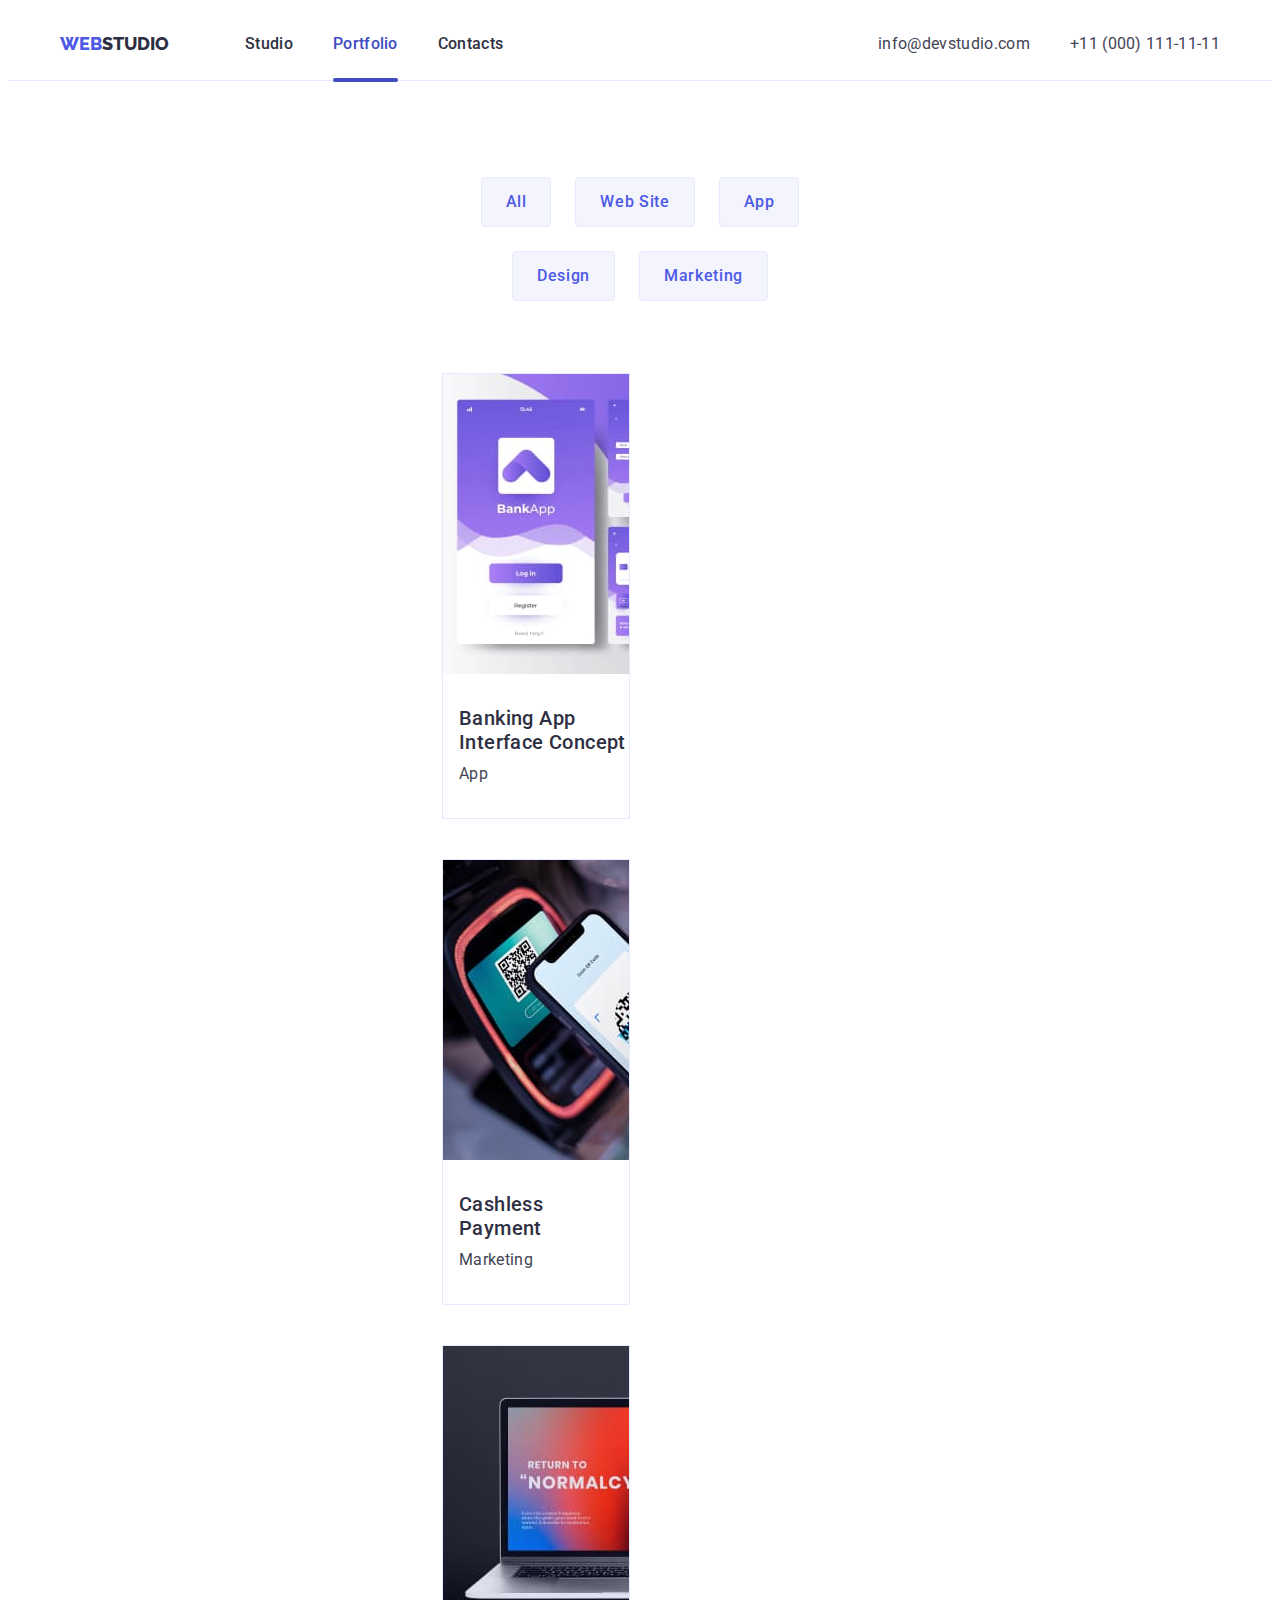
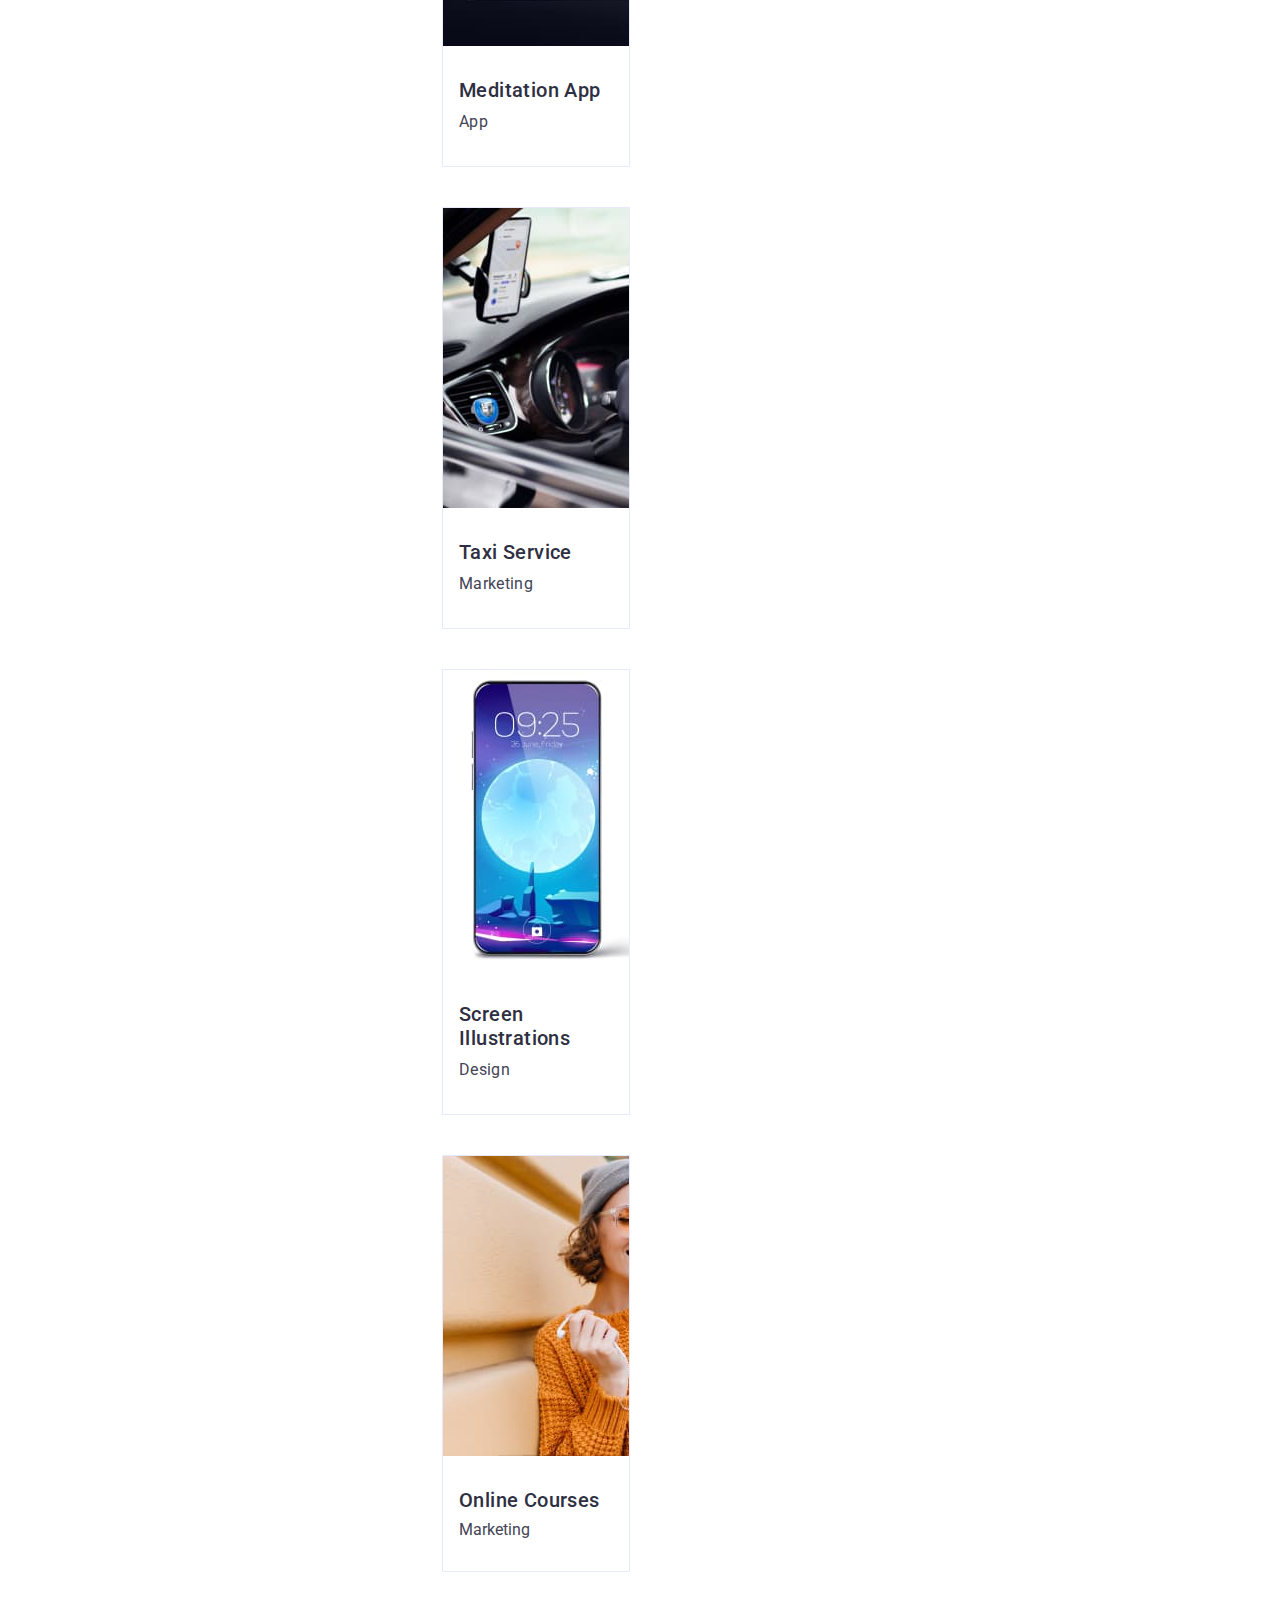
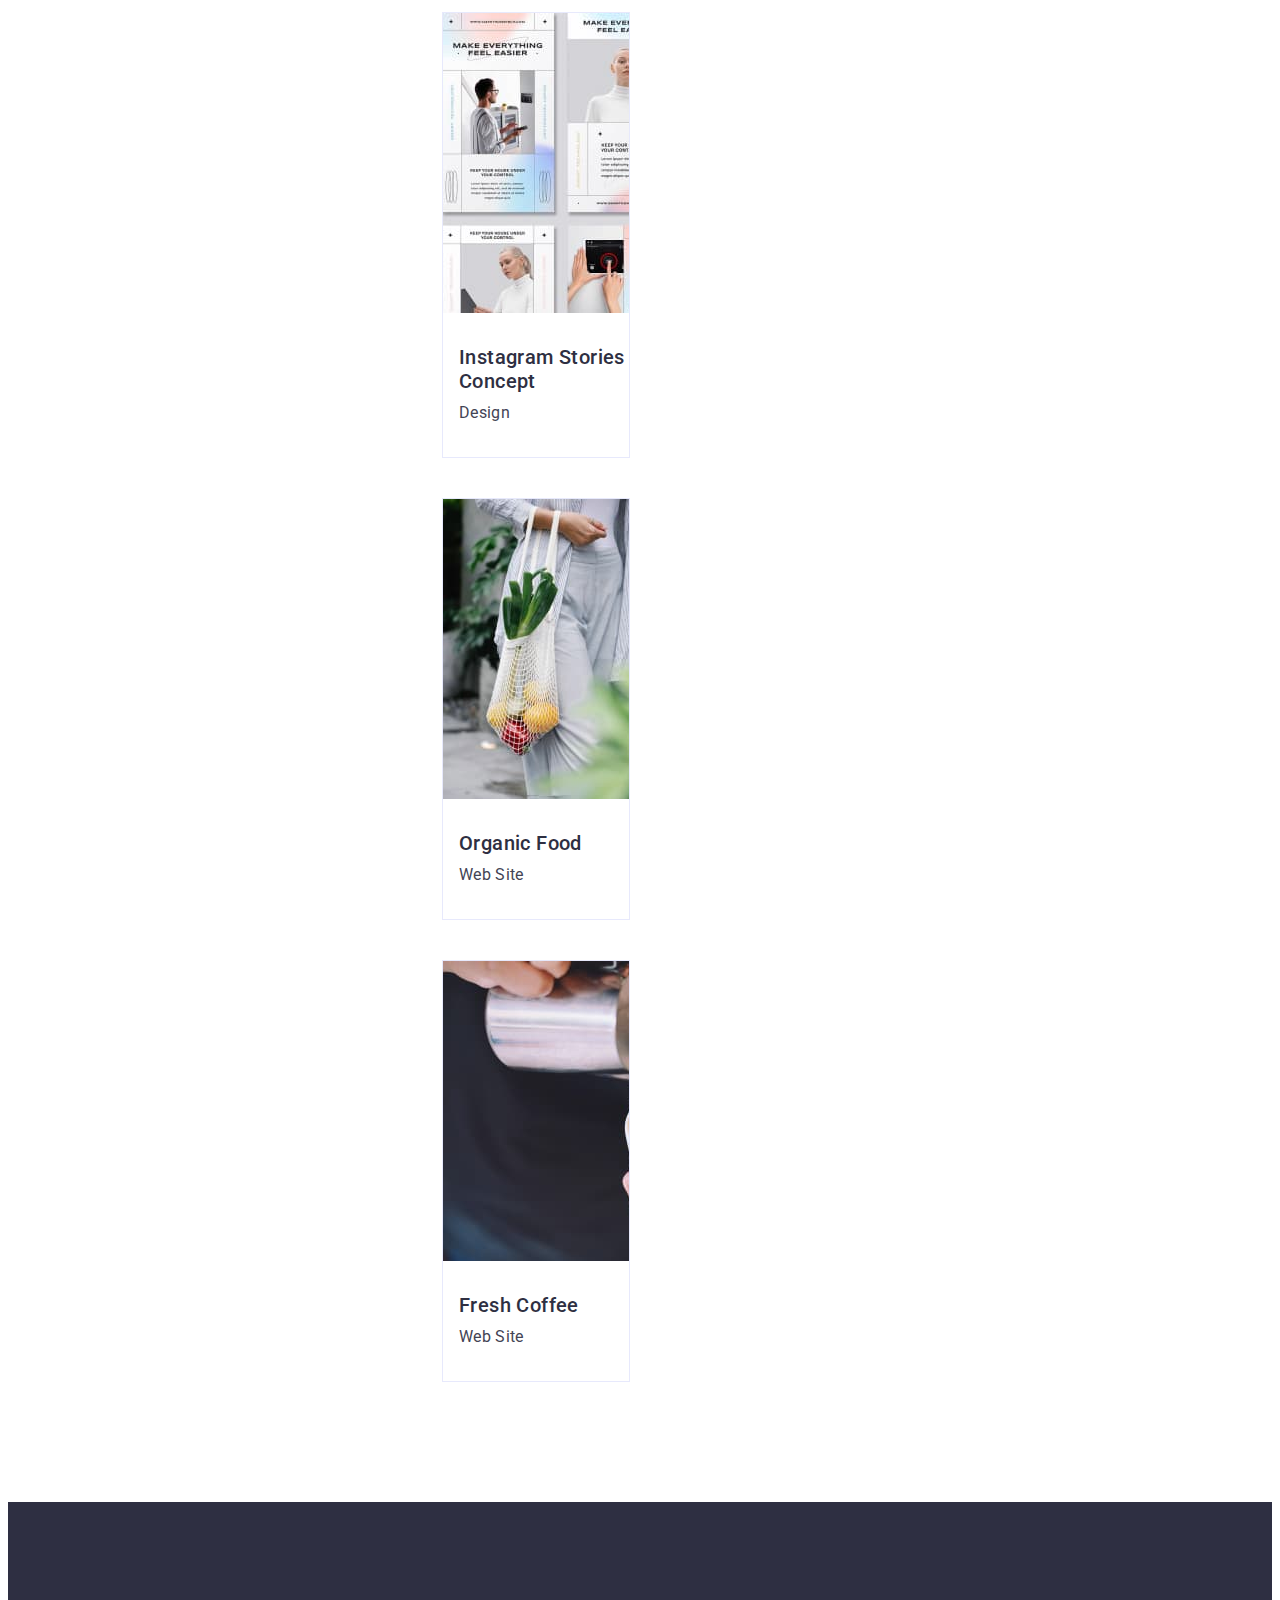
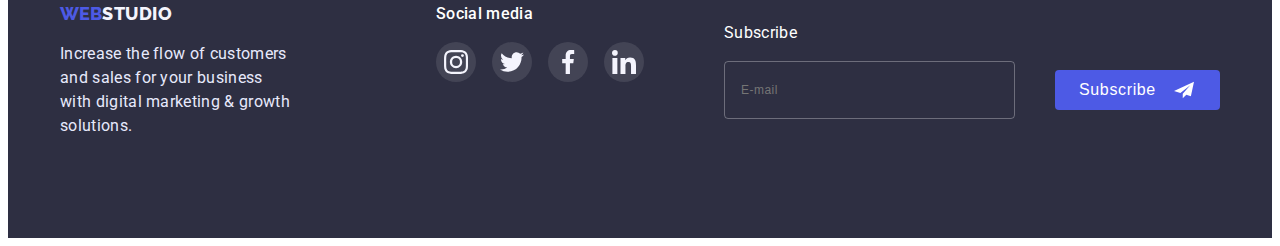
==== commit 9280ea33: "fix some" ====
--- a/portfolio.html
+++ b/portfolio.html
@@ -356,50 +356,51 @@
       </section>
     </main>
     <footer class="footer">
-      <!--Logo-->
       <div class="container footer-container">
-        <div class="footer-logo">
-          <a class="footer-navigation" href="./index.html"
-            >WEB<span class="footer-navigation-link">STUDIO</span></a
-          >
-          <p class="footer-text">
-            Increase the flow of customers and sales for your business with
-            digital marketing & growth solutions.
-          </p>
-        </div>
-
-        <div class="footer-social">
-          <h3 class="footer-subtitle">Social media</h3>
-          <ul class="footer-soc-list list">
-            <li class="footer-soc-item">
-              <a class="footer-soc-link link" href>
-                <svg class="footer-soc-icon" width="24" height="24">
-                  <use href="./images/icons.svg#icon-instagram"></use>
-                </svg>
-              </a>
-            </li>
-            <li class="footer-soc-item">
-              <a class="footer-soc-link link" href>
-                <svg class="footer-soc-icon" width="24" height="24">
-                  <use href="./images/icons.svg#icon-twitter"></use>
-                </svg>
-              </a>
-            </li>
-            <li class="footer-soc-item">
-              <a class="footer-soc-link link" href>
-                <svg class="footer-soc-icon" width="24" height="24">
-                  <use href="./images/icons.svg#icon-facebook"></use>
-                </svg>
-              </a>
-            </li>
-            <li class="footer-soc-item">
-              <a class="footer-soc-link link" href>
-                <svg class="footer-soc-icon" width="24" height="24">
-                  <use href="./images/icons.svg#icon-linkedin"></use>
-                </svg>
-              </a>
-            </li>
-          </ul>
+        <div class="footer-tablet-nav">
+          <div class="footer-logo">
+            <a class="footer-navigation" href="./index.html"
+              >WEB<span class="footer-navigation-link">STUDIO</span></a
+            >
+            <p class="footer-text">
+              Increase the flow of customers and sales for your business with
+              digital marketing & growth solutions.
+            </p>
+          </div>
+
+          <div class="footer-social">
+            <h3 class="footer-subtitle">Social media</h3>
+            <ul class="footer-soc-list list">
+              <li class="footer-soc-item">
+                <a class="footer-soc-link link" href>
+                  <svg class="footer-soc-icon" width="24" height="24">
+                    <use href="./images/icons.svg#icon-instagram"></use>
+                  </svg>
+                </a>
+              </li>
+              <li class="footer-soc-item">
+                <a class="footer-soc-link link" href>
+                  <svg class="footer-soc-icon" width="24" height="24">
+                    <use href="./images/icons.svg#icon-twitter"></use>
+                  </svg>
+                </a>
+              </li>
+              <li class="footer-soc-item">
+                <a class="footer-soc-link link" href>
+                  <svg class="footer-soc-icon" width="24" height="24">
+                    <use href="./images/icons.svg#icon-facebook"></use>
+                  </svg>
+                </a>
+              </li>
+              <li class="footer-soc-item">
+                <a class="footer-soc-link link" href>
+                  <svg class="footer-soc-icon" width="24" height="24">
+                    <use href="./images/icons.svg#icon-linkedin"></use>
+                  </svg>
+                </a>
+              </li>
+            </ul>
+          </div>
         </div>
 
         <div class="footer-subscribe">
--- a/css/style.css
+++ b/css/style.css
@@ -99,12 +99,12 @@
 }
 /* logo */
 .header-logo {
-        font-family: 'Raleway', sans-serif;
-        font-weight: 800;
-        font-size: 18px;
-        line-height: 1.33;
-        color: var(--accent-color, #4D5AE5);
-        text-decoration: none;
+    font-family: 'Raleway', sans-serif;
+    font-weight: 800;
+    font-size: 18px;
+    line-height: 1.33;
+    color: var(--accent-color, #4D5AE5);
+    text-decoration: none;
         }
 
 .header-logo-link {
@@ -140,6 +140,7 @@
     padding-top: 24px;
     padding-bottom: 40px;
 }
+
 .mobile-menu > .container {
    max-width: 404px;
    height: 100%;
@@ -147,8 +148,8 @@
    flex-direction: column;
    justify-content: space-between;
    overflow: auto;
-
-}
+}
+
 .mobile-menu.is-hidden {
     opacity: 0;
     visibility: hidden;
@@ -158,7 +159,6 @@
 .mobile-menu.is-hidden .mobile-menu{
     transform: translate(-50%, -50%) scaleX(0);
 }
-
 
 .mobile-menu-close {
     display: block;
@@ -181,6 +181,7 @@
     background: #404BBF;
     fill: #fff;
 }
+
 /* .mobile-link{
     margin-bottom: 32px;
    
@@ -191,8 +192,9 @@
     gap: 32px;
     margin-bottom: 32px;
 }
-.mobile-menu-link{
-     text-decoration: none;
+
+.mobile-menu-link {
+    text-decoration: none;
     font-family: 'Roboto';
     font-style: normal;
     font-weight: 700;
@@ -210,18 +212,18 @@
 .mobile-menu-link:is(:hover, :focus) {
     color: #404BBF;
 }
+
 .mobile-menu-link.current {    
     color: #404BBF;                 
 } 
 
-
-.mobile-menu-address {
-    /* display: flex;
+/* .mobile-menu-address {
+    display: flex;
     flex-direction: column;
     gap: 40px;
-    margin-bottom: 48px; */
-
-}
+    margin-bottom: 48px;
+} */
+
 .mobile-menu-tel-item {
     font-size: 36px;
     line-height: 1.11;
@@ -229,6 +231,7 @@
     display: block;
     margin-bottom: 40px;
 }
+
 .mobile-menu-email-item {
     text-decoration: none;
     font-family: 'Roboto';
@@ -250,10 +253,12 @@
     justify-content: left;
     gap: 56px;
 }
+
 .mobile-soc-item {
     width: 40px;
     height: 40px;
 }
+
 .mobile-soc-link {
     display: flex ;
     width: 100%;
@@ -306,6 +311,7 @@
        ), url(../images/hero-bg-mob-2x.jpg);
   }
 }
+
 .hero-title {
     font-size: 36px;
     line-height: 1.11;
--- a/css/tablet.css
+++ b/css/tablet.css
@@ -154,12 +154,12 @@
           }
 
 .subscribe-input{
-       width: 264px;
-       margin-right: 24px;
+    width: 264px;
+    margin-right: 24px;
        }
 
-       .btn-subscribe{
-        margin-top: 0;
+.btn-subscribe{
+    margin-top: 0;
        }
 
 .finger> .container {
@@ -175,5 +175,5 @@
 
 .finger-item {
     width: calc((100% - 24px) / 2);
-
+}
 }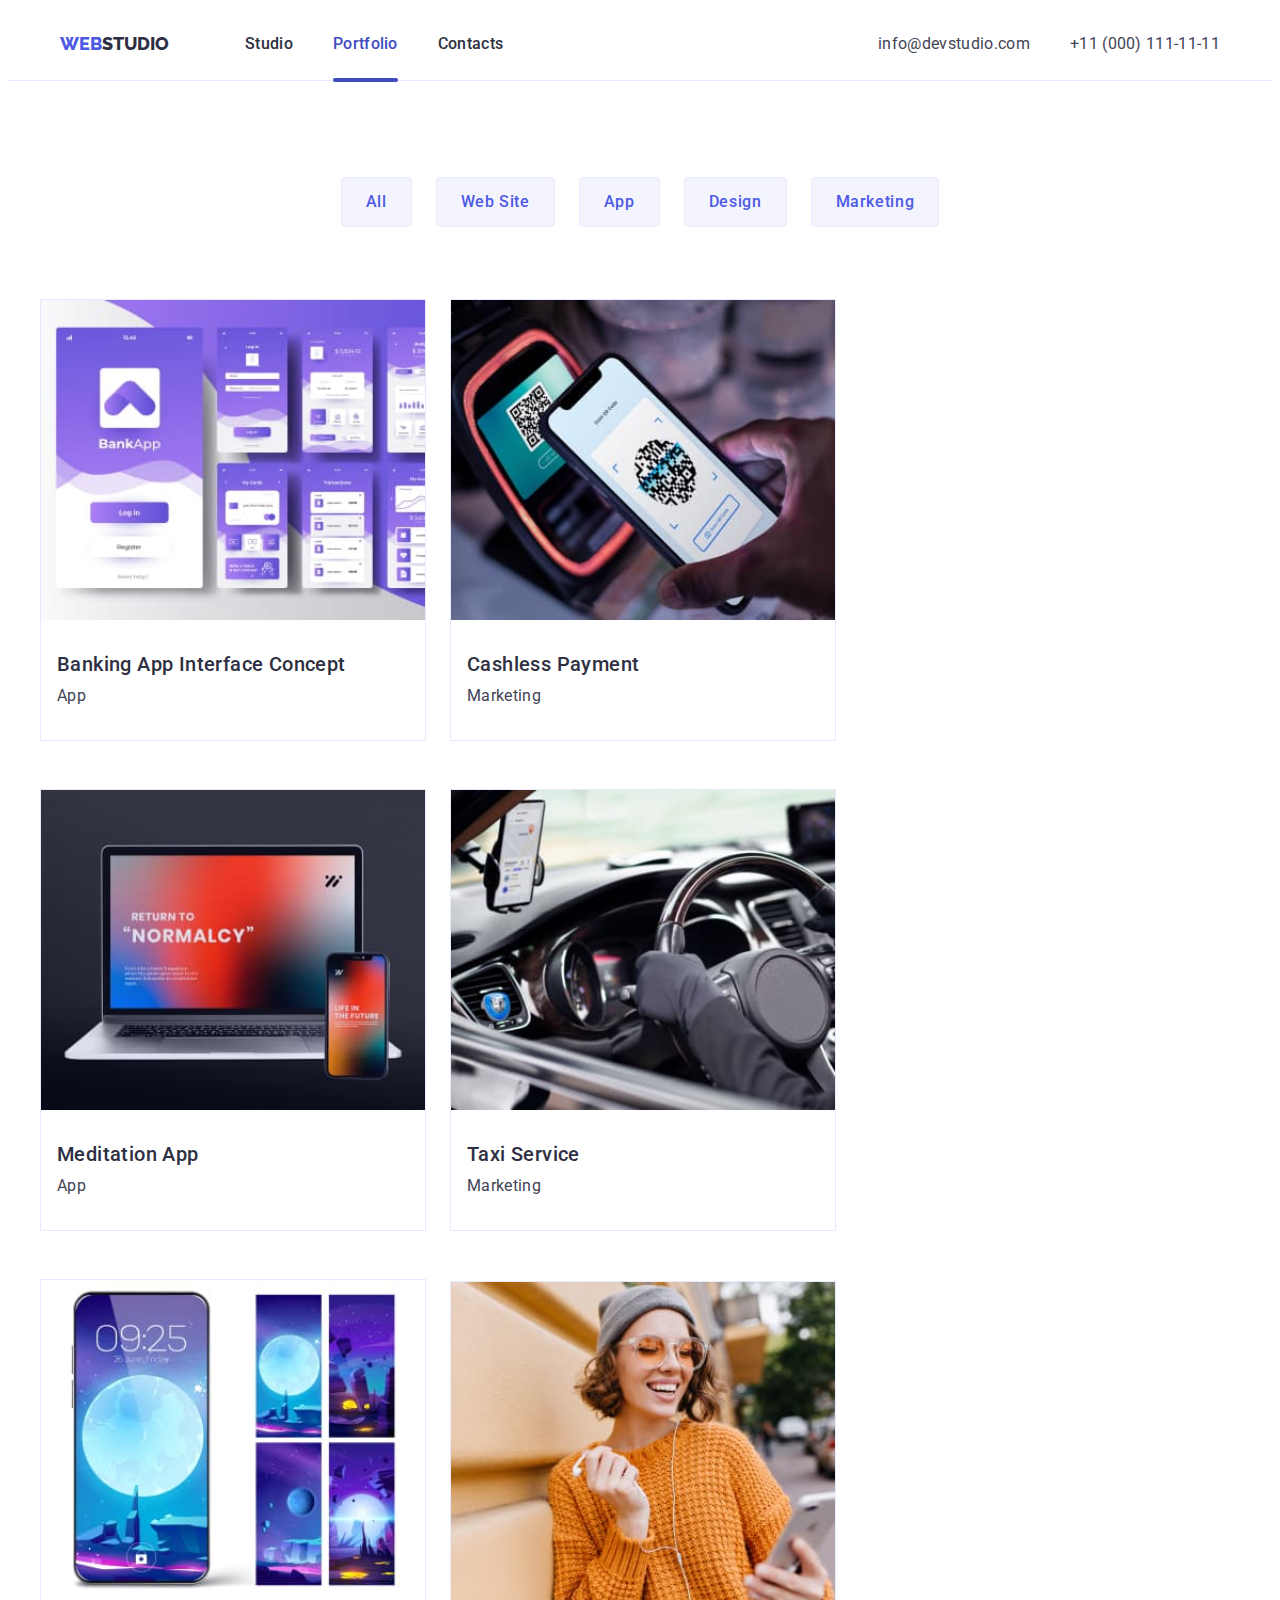
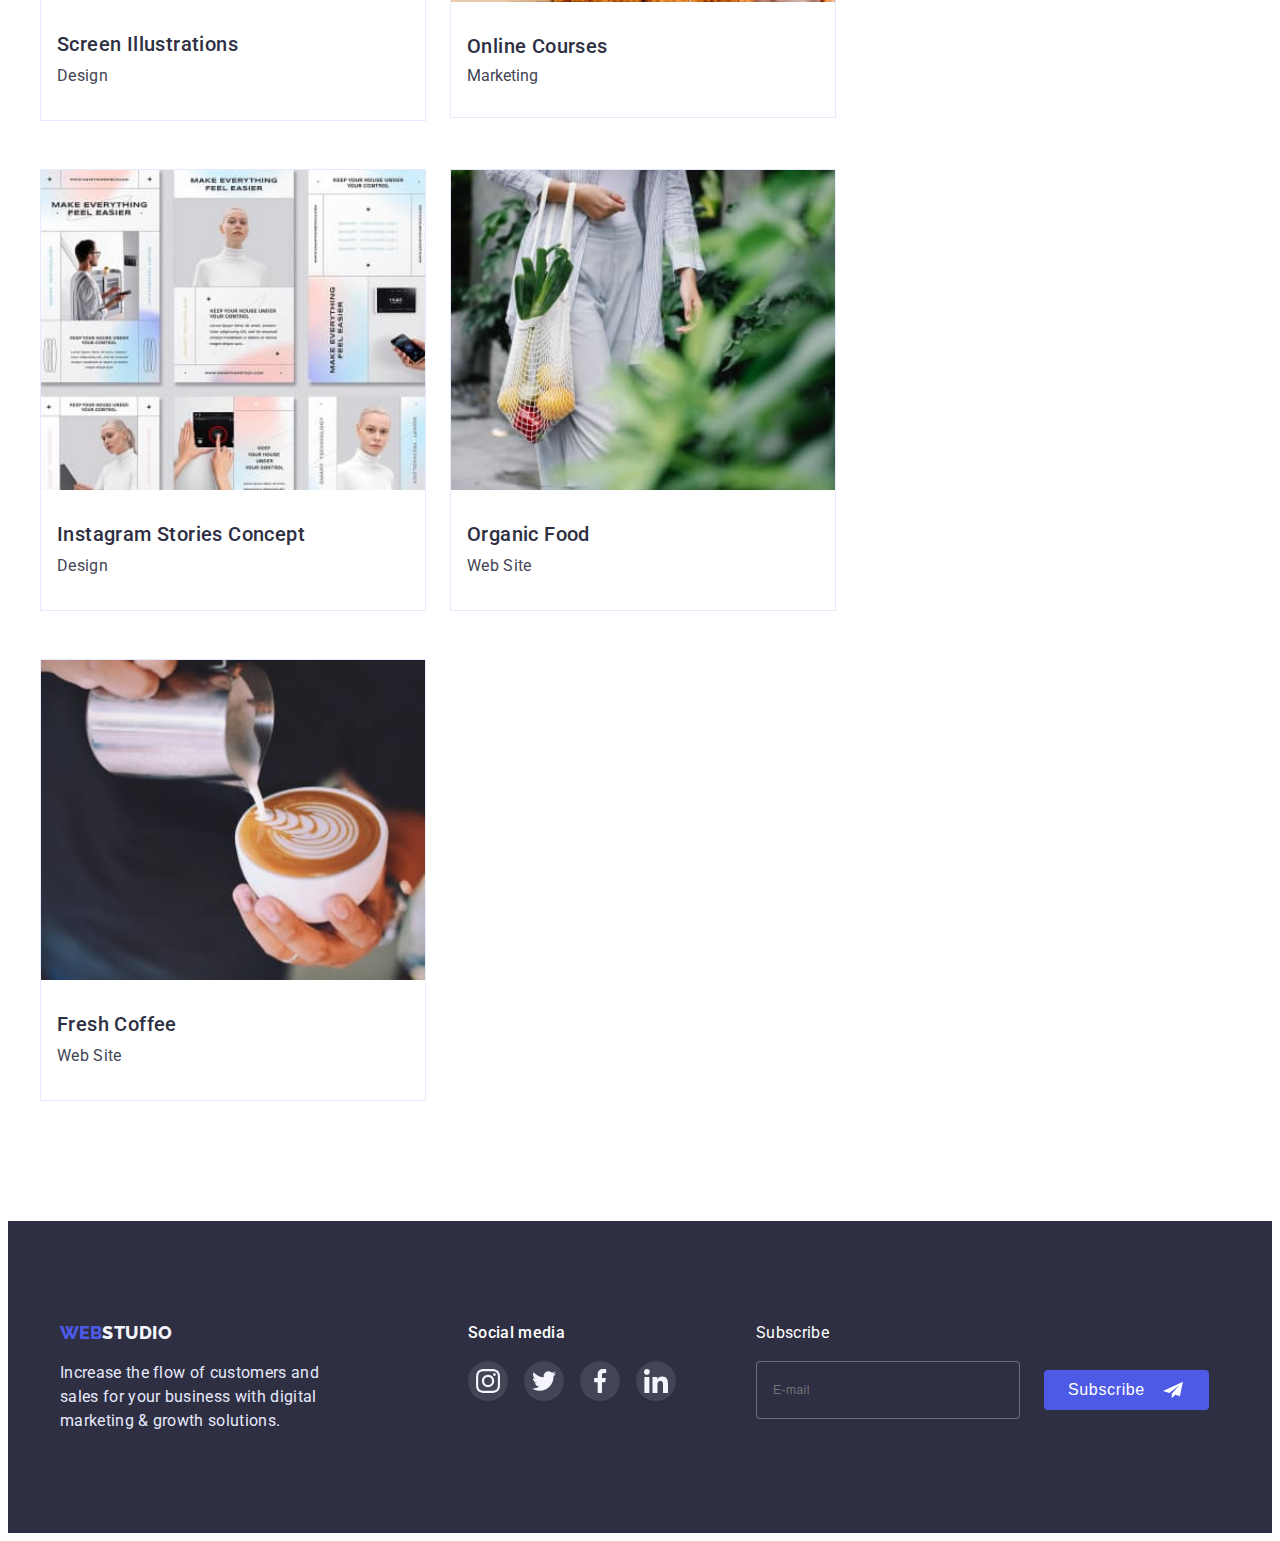
==== commit 723dea55: "portfolio +" ====
--- a/portfolio.html
+++ b/portfolio.html
@@ -172,6 +172,7 @@
           </ul>
 
           <!--Finger-->
+          <div class="finger-wrap">
           <ul class="finger-list list">
             <li class="finger-item">
               <div class="finger-cover-wrap">
--- a/css/style.css
+++ b/css/style.css
@@ -161,7 +161,7 @@
 }
 
 .mobile-menu-close {
-    display: block;
+    display: flex;
     width: 24px;
     height: 24px;
     background: #E7E9FC;
@@ -226,6 +226,7 @@
 
 .mobile-menu-tel-item {
     font-size: 36px;
+    font-weight: 700;
     line-height: 1.11;
     color: var(--accent-color);
     display: block;
@@ -583,7 +584,7 @@
    } */
 
 .values-subtitle {
-    font-weight: 500;
+    font-weight: 700;
     font-size: 36px;
     line-height: 1.2;
     letter-spacing: 0.02em;
@@ -849,8 +850,13 @@
 }
 
 .footer-subscribe{
+   width: 100%;
    margin-left: 0 auto;
     }
+
+/* .footer-subscribe> .footer-container{
+width: 100%;
+} */
 
 .subscribe-title{
     font-size: 16px;
@@ -865,8 +871,7 @@
     display: flex;
     flex-direction: column;
     align-items: center;
-    column-gap: 16px;
-    min-width: 396px;
+    width: 100%;
     }
 
 .subscribe-input{
@@ -932,17 +937,17 @@
     padding-bottom: 48px;
 }
 .filters > .container {
-   max-width: 396px;
-   height: 100%;
+    max-width: 396px;
+    height: 100%;
 }
 /* .filters-title {} */
 
 .filters-list {
-   display: flex;
-  flex-wrap: wrap;
-  margin-bottom: 48px;
-  column-gap: 24px;
-  row-gap: 16px;
+    display: flex;
+    flex-wrap: wrap;
+    margin-bottom: 48px;
+    column-gap: 24px;
+    row-gap: 16px;
     }
 
 /* .filters-item {} */
@@ -973,18 +978,12 @@
 /* ----------------------------- FINGERS -----------------------------*/
 
 .finger-list {
-    /* border: 1px solid tomato; */
-    /* display: flex;
-    flex-wrap: wrap;
-    column-gap: 24px;
-    row-gap: 48px; */
-
-     display: flex;
+    width: 100%;
+    display: flex;
     flex-direction: column;
     align-items: center;
     column-gap: 16px;
-    max-width: 396px;
-   }
+       }
 
 .finger-item {
     position: relative;
@@ -1016,22 +1015,22 @@
 }
 
 .finger-cover-wrap {
-position: relative;
-overflow: hidden;
+    position: relative;
+    overflow: hidden;
 }
 
 .finger-cover-text {
-position: absolute;
-top: 0;
-padding: 40px 32px 64px;
-font-size: 16px;
-line-height: 1.5;
-letter-spacing: 0.02em;
-color: #F4F4FD;
-background: #4D5AE5;
-height: 100%;
-transform: translateY(100%);
-transition: transform 250ms linear;
+    position: absolute;
+    top: 0;
+    padding: 40px 32px 64px;
+    font-size: 16px;
+    line-height: 1.5;
+    letter-spacing: 0.02em;
+    color: #F4F4FD;
+    background: #4D5AE5;
+    height: 100%;
+    transform: translateY(100%);
+    transition: transform 250ms linear;
 }
 
 .finger-subtitle {
--- a/css/tablet.css
+++ b/css/tablet.css
@@ -114,6 +114,10 @@
     width: calc((100% - 24px) / 2);
     }
     
+.customers> .container {
+    max-width: 584px;
+}
+
 .customers-list {
     column-gap: 24px;
     }
@@ -162,16 +166,25 @@
     margin-top: 0;
        }
 
-.finger> .container {
-    max-width: 584px;
+.filters > .container {
+    max-width: 736px;
+    height: 100%;
+}
+
+.filters-list {
+  justify-content: center;
+}
+
+.finger-wrap {
+    max-width: 736px;
 }
 
 .finger-list {
     flex-direction: row;
     flex-wrap: wrap;
-    row-gap: 40px;
+    row-gap: 72px;
     column-gap: 24px;
-  }
+      }
 
 .finger-item {
     width: calc((100% - 24px) / 2);
--- a/css/desktop.css
+++ b/css/desktop.css
@@ -114,6 +114,9 @@
     width: calc((100% - 72px) / 4);
 }
 
+.customers> .container {
+    max-width: 1200px;
+}
 .customers {
     padding-top: 120px;
     padding-bottom: 120px;
@@ -139,8 +142,9 @@
     
 }
 .footer-logo {
-margin-right: 120px;
-margin-bottom: 0;
+    width: 264px;
+    margin-right: 120px;
+    margin-bottom: 0;
 }
 
 .footer-tablet-nav{
@@ -152,12 +156,15 @@
     text-align: start;
 }
 
+
 .footer-soc-list {
     margin-bottom: 0;
 }
 
 .footer-subscribe{
-   margin-left: 80px;
+    width: 453px;
+    margin-left: 80px;
+    margin-bottom: auto;
     }
 
 .subscribe-title{
@@ -167,6 +174,7 @@
 .subscribe-form{
     flex-direction: unset;
     align-items: center;
+    column-gap: 0;
           }
 
 .subscribe-input{
@@ -174,20 +182,33 @@
        margin-right: 24px;
        }
 
-       .btn-subscribe{
-        margin-top: 0;
+.btn-subscribe{
+    margin-top: 0;
        }
 
 .filters {
     padding-top: 96px;
     padding-bottom: 120px;
 }
+.filters > .container {
+    max-width: 1200px;
+}
 
 .filters-list {
     margin-bottom: 72px;
-       display: flex;
+    display: flex;
     gap: 24px;
-    justify-content: center;
-    }
-
+       }
+
+.finger-wrap {
+    max-width: 1200px;
+}
+
+.finger-list {
+    row-gap: 48px;
+          }
+          
+.finger-item {
+    width: calc((100% - 48px) / 3);
+}
  }